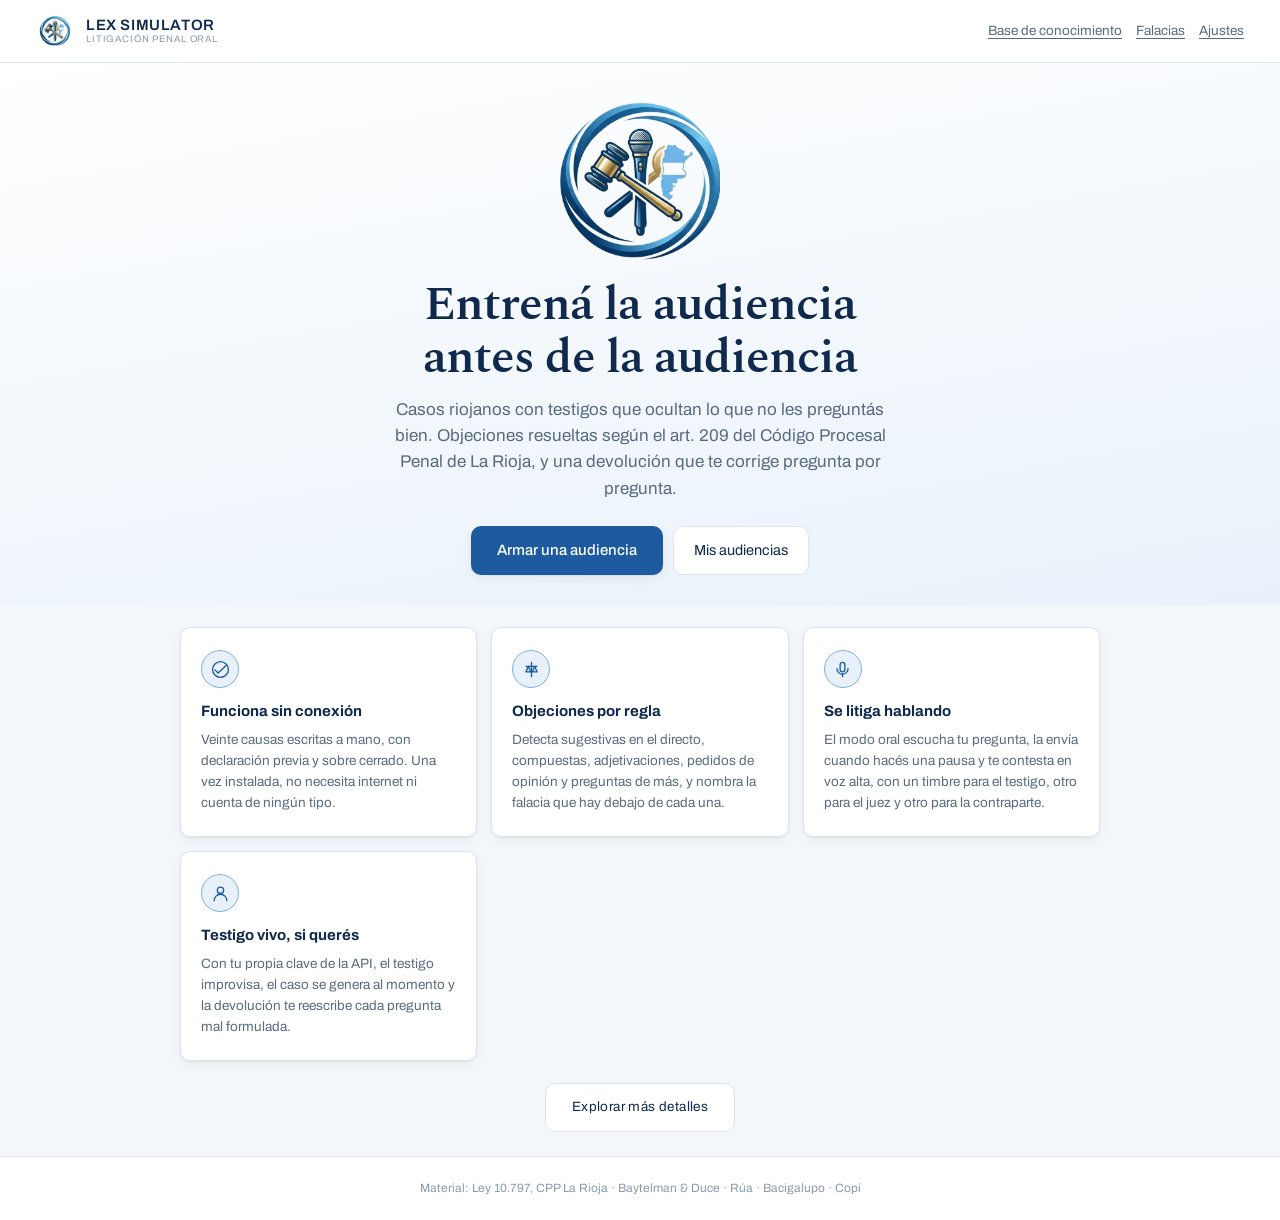
==== index.html @ 50c89616 "Add files via upload" ====
<!DOCTYPE html>
<html lang="es-AR">
<head>
<meta charset="utf-8">
<meta name="viewport" content="width=device-width, initial-scale=1, viewport-fit=cover">
<meta name="color-scheme" content="light">
<meta name="theme-color" content="#0F2A4D">
<meta name="description" content="Lex Simulator — entrenamiento en litigación penal oral. Audiencias simuladas con el Código Procesal Penal de La Rioja.">
<title>Lex Simulator — Entrenamiento en litigación penal oral</title>

<link rel="manifest" href="./manifest.json">
<link rel="icon" href="./icon-192.png">
<link rel="apple-touch-icon" href="./apple-touch-icon.png">
<meta name="apple-mobile-web-app-capable" content="yes">
<meta name="apple-mobile-web-app-title" content="Lex Simulator">

<link rel="preconnect" href="https://fonts.googleapis.com">
<link rel="preconnect" href="https://fonts.gstatic.com" crossorigin>
<link href="https://fonts.googleapis.com/css2?family=Archivo:wght@400;500;600&family=Spectral:ital,wght@0,400;0,500;0,600;1,400&display=swap" rel="stylesheet">
<link rel="stylesheet" href="./css/estilo.css">
</head>
<body>

<!-- ═══════════ PORTADA ═══════════ -->
<div id="portada">
  <header class="cabecera">
    <img src="./icon-192.png" alt="">
    <div class="marca">LEX SIMULATOR<small>Litigación penal oral</small></div>
    <div class="relleno"></div>
    <nav class="menu">
      <button class="plano" id="irBase">Base de conocimiento</button>
      <button class="plano" id="irFalacias">Falacias</button>
      <button class="plano" id="irAjustes">Ajustes</button>
    </nav>
  </header>

  <section class="heroe">
    <img src="./emblema.png" alt="Lex Simulator">
    <h1>Entrená la audiencia antes de la audiencia</h1>
    <p>Casos riojanos con testigos que ocultan lo que no les preguntás bien. Objeciones resueltas
       según el art. 209 del Código Procesal Penal de La Rioja, y una devolución que te corrige
       pregunta por pregunta.</p>
    <div class="botonera">
      <button class="principal" id="empezar">Armar una audiencia</button>
      <button class="secundario" id="irHistorial">Mis audiencias</button>
      <button class="secundario oculto" id="instalar">Instalar en el teléfono</button>
    </div>
  </section>

  <div class="vitrina">
    <div class="rasgos" id="rasgos">
      <div class="rasgo">
        <span class="emblemita" aria-hidden="true">
          <svg viewBox="0 0 24 24"><path d="M5 12.5 9 16.5 19 7"/><circle cx="12" cy="12" r="10"/></svg>
        </span>
        <h3>Funciona sin conexión</h3>
        <p>Veinte causas escritas a mano, con declaración previa y sobre cerrado. Una vez instalada,
           no necesita internet ni cuenta de ningún tipo.</p>
      </div>
      <div class="rasgo">
        <span class="emblemita" aria-hidden="true">
          <svg viewBox="0 0 24 24"><path d="M12 3v18"/><path d="M5 8h14"/><path d="M8 8 5 15h6z"/><path d="M16 8l-3 7h6z"/></svg>
        </span>
        <h3>Objeciones por regla</h3>
        <p>Detecta sugestivas en el directo, compuestas, adjetivaciones, pedidos de opinión y
           preguntas de más, y nombra la falacia que hay debajo de cada una.</p>
      </div>
      <div class="rasgo">
        <span class="emblemita" aria-hidden="true">
          <svg viewBox="0 0 24 24"><path d="M12 3a3 3 0 0 1 3 3v6a3 3 0 0 1-6 0V6a3 3 0 0 1 3-3z"/><path d="M19 11a7 7 0 0 1-14 0"/><path d="M12 18v3"/></svg>
        </span>
        <h3>Se litiga hablando</h3>
        <p>El modo oral escucha tu pregunta, la envía cuando hacés una pausa y te contesta en voz
           alta, con un timbre para el testigo, otro para el juez y otro para la contraparte.</p>
      </div>
      <div class="rasgo">
        <span class="emblemita" aria-hidden="true">
          <svg viewBox="0 0 24 24"><circle cx="12" cy="8" r="4"/><path d="M4 21a8 8 0 0 1 16 0"/></svg>
        </span>
        <h3>Testigo vivo, si querés</h3>
        <p>Con tu propia clave de la API, el testigo improvisa, el caso se genera al momento y la
           devolución te reescribe cada pregunta mal formulada.</p>
      </div>
    </div>
    <div class="puntos" id="puntos" role="tablist" aria-label="Características"></div>
  </div>

  <button class="detalles" id="verDetalles">Explorar más detalles</button>

  <footer class="pie">Material: Ley 10.797, CPP La Rioja · Baytelman &amp; Duce · Rúa · Bacigalupo · Copi</footer>
</div>

<!-- ═══════════ ARMAR AUDIENCIA ═══════════ -->
<section class="panel" id="setup"><div class="hoja">
  <button class="plano" data-volver="portada">← Volver</button>
  <h2>Armar una audiencia</h2>
  <p>Elegí el tipo de audiencia y de qué lado litigás.</p>

  <div class="campo"><span>Audiencia</span><div class="opciones" id="opModulo"></div></div>
  <div class="campo"><span>Litigás como</span><div class="opciones" id="opRol"></div></div>
  <div class="campo"><span>Caso</span><div class="opciones" id="opCaso"></div></div>

  <div id="avisoIA" class="aviso oculto"></div>
  <button class="principal" id="abrir">Abrir la audiencia</button>
</div></section>

<!-- ═══════════ SALA ═══════════ -->
<section id="sala">
  <header id="barra">
    <button class="secundario" id="verLegajo">Legajo</button>
    <div class="id"><b id="caratula">—</b><span id="subtitulo">—</span></div>
    <div id="reloj">00:00</div>
    <button class="secundario" id="levantar">Levantar audiencia</button>
  </header>
  <div id="cuerpo">
    <aside id="legajo"><nav id="pestanas"></nav><div id="folios"></div></aside>
    <div id="acta"><div class="hilo" id="hilo"></div></div>
  </div>
  <footer id="pie">
    <div class="entrada">
      <textarea id="pregunta" rows="1" placeholder="Formule su pregunta…"></textarea>
      <button class="icono" id="modoOral" aria-pressed="false" title="Modo oral: hablás y la sala te contesta en voz alta">
        <svg viewBox="0 0 24 24"><path d="M3 14v-3a9 9 0 0 1 18 0v3"/><path d="M21 15a2 2 0 0 1-2 2h-1v-5h1a2 2 0 0 1 2 2z"/><path d="M3 15a2 2 0 0 0 2 2h1v-5H5a2 2 0 0 0-2 2z"/><path d="M12 21h4"/></svg>
      </button>
      <button class="icono" id="microfono" aria-pressed="false" title="Dictar">
        <svg viewBox="0 0 24 24"><path d="M12 3a3 3 0 0 1 3 3v6a3 3 0 0 1-6 0V6a3 3 0 0 1 3-3z"/><path d="M19 11a7 7 0 0 1-14 0"/><path d="M12 18v3"/></svg>
      </button>
      <button class="icono lleno" id="enviar" title="Formular">
        <svg viewBox="0 0 24 24"><path d="M5 12h14"/><path d="M13 6l6 6-6 6"/></svg>
      </button>
    </div>
    <div class="pista"><span id="pistaIzq"></span><span id="pistaDer"></span></div>
  </footer>
</section>

<!-- ═══════════ DEVOLUCIÓN ═══════════ -->
<section class="panel" id="devolucion"><div class="hoja" id="hojaDev"></div></section>

<!-- ═══════════ HISTORIAL ═══════════ -->
<section class="panel" id="historial"><div class="hoja">
  <button class="plano" data-volver="portada">← Volver</button>
  <h2>Mis audiencias</h2>
  <div id="listaHistorial"></div>
</div></section>

<!-- ═══════════ BASE DE CONOCIMIENTO ═══════════ -->
<section class="panel" id="base"><div class="hoja">
  <button class="plano" data-volver="portada">← Volver</button>
  <h2>Base de conocimiento</h2>
  <p>Lo que cargues acá se suma a lo que ya trae la app y se guarda en este dispositivo.
     Cada piso viaja en un momento distinto, y por eso tienen presupuestos muy diferentes.</p>

  <div class="tarjeta">
    <h3>Reglas de audiencia</h3>
    <p class="ayuda">Viaja en <b>cada pregunta</b> que formulás. Es el espacio más caro: poné acá solo
      criterios que deban gobernar cada turno, como una regla de objeción propia de tu foro.</p>
    <textarea id="kbReglas" placeholder="Ej.: En este foro los jueces exigen que la objeción se funde antes de resolver…"></textarea>
    <div class="medidor" id="medReglas"><i></i></div>
    <div class="ayuda" id="cntReglas"></div>
  </div>

  <div class="tarjeta">
    <h3>Criterios de evaluación</h3>
    <p class="ayuda">Viaja una sola vez, al levantar la audiencia. Hay lugar de sobra: rúbricas,
      apuntes de capacitación, tus propios criterios sobre cómo se contraexamina.</p>
    <textarea id="kbCriterios" placeholder="Ej.: Penalizar especialmente el uso de la declaración previa sin acreditar las condiciones de legitimidad…"></textarea>
    <div class="medidor" id="medCriterios"><i></i></div>
    <div class="ayuda" id="cntCriterios"></div>
  </div>

  <div class="tarjeta">
    <h3>Ambientación y legajos</h3>
    <p class="ayuda">Viaja una sola vez, al generar un caso nuevo con modelo. Acá van los legajos
      reales anonimizados, cómo redacta un sumariante riojano, qué delitos llegan de verdad.</p>
    <textarea id="kbAmbiente" placeholder="Pegá acá una IPP anonimizada, un acta, una declaración testimonial…"></textarea>
    <div class="medidor" id="medAmbiente"><i></i></div>
    <div class="ayuda" id="cntAmbiente"></div>
  </div>

  <div class="acciones">
    <button class="principal" id="guardarKb">Guardar</button>
    <button class="secundario" id="exportarKb">Exportar</button>
    <button class="secundario" id="importarKb">Importar</button>
    <input type="file" id="archivoKb" accept="application/json" class="oculto">
  </div>
</div></section>

<!-- ═══════════ FALACIAS ═══════════ -->
<section class="panel" id="falacias"><div class="hoja">
  <button class="plano" data-volver="portada">← Volver</button>
  <h2>Falacias y objeciones</h2>
  <p>El art. 210 exige indicar el motivo de la objeción. Nombrar la falacia que hay debajo vuelve
     el planteo mucho más difícil de rechazar. Esta es la tabla de correspondencias.</p>
  <div id="listaFalacias"></div>
</div></section>

<!-- ═══════════ AJUSTES ═══════════ -->
<section class="panel" id="ajustes"><div class="hoja">
  <button class="plano" data-volver="portada">← Volver</button>
  <h2>Ajustes</h2>

  <div class="tarjeta">
    <h3>Clave de la API de Anthropic</h3>
    <p class="ayuda">Opcional. Sin clave, la app funciona con los veinte casos escritos y el motor de
      objeciones por reglas. Con clave, el testigo improvisa y la devolución es del modelo.
      La clave se guarda únicamente en este navegador y nunca sale de tu dispositivo, salvo hacia
      la API de Anthropic. Cada audiencia consume crédito de tu cuenta.</p>
    <input type="password" id="clave" placeholder="sk-ant-…" autocomplete="off" spellcheck="false">
    <div class="ayuda">Se obtiene en console.anthropic.com. Nunca la pegues en el repositorio.</div>
    <div class="acciones">
      <button class="principal" id="guardarClave">Guardar clave</button>
      <button class="secundario" id="probarClave">Probar</button>
      <button class="secundario" id="borrarClave">Borrar</button>
    </div>
    <div id="estadoClave" class="ayuda"></div>
  </div>

  <div class="tarjeta">
    <h3>Datos guardados</h3>
    <p class="ayuda">El historial de audiencias y la base de conocimiento viven en este navegador.</p>
    <div class="acciones"><button class="secundario" id="borrarTodo">Borrar todos mis datos</button></div>
  </div>
</div></section>

<!-- ═══════════ DETALLES ═══════════ -->
<section class="panel" id="detalles"><div class="hoja">
  <button class="plano" data-volver="portada">← Volver</button>
  <h2>Qué es Lex Simulator</h2>
  <p>Una sala de audiencias que cabe en el teléfono, para practicar antes de pararse en una de verdad.</p>

  <h3>Cinco audiencias</h3>
  <div class="tarjeta">
    <p><b>Examen directo.</b> Interrogás a tu propio testigo. No se admiten sugestivas, salvo las
      introductorias, de transición o por la negación (art. 209).</p>
    <p><b>Contraexamen.</b> Interrogás al testigo de la contraria con sugestivas de un solo punto y
      lo confrontás con su declaración previa (art. 211).</p>
    <p><b>Audiencia de cautelar.</b> Prisión preventiva o medida alternativa, ante el juez y contra
      la contraparte, con los arts. 116, 127, 128 y 129.</p>
    <p><b>Alegato de apertura.</b> Anunciás tu teoría del caso, sin argumentar todavía.</p>
    <p><b>Alegato de clausura.</b> Cerrás con la prueba producida y pedís concretamente (art. 217).</p>
  </div>

  <h3>El sobre cerrado</h3>
  <p>Cada testigo guarda dos o tres datos que no están en el legajo ni en su declaración previa.
    Solo salen si la pregunta da justo en el punto. Si no los sacás, no aparecen, y recién al
    levantar la audiencia vas a ver qué te perdiste y con qué línea de preguntas lo obtenías.</p>

  <h3>Objeciones fundadas en lógica</h3>
  <p>El motor analiza la forma de cada pregunta y detecta once defectos técnicos. Para cada uno
    identifica la falacia que hay debajo, porque el art. 210 exige indicar el motivo de la objeción
    y el planteo es más difícil de rechazar cuando se nombra el vicio lógico. La tabla completa está
    en la sección Falacias.</p>

  <h3>Tus datos no salen del teléfono</h3>
  <p>El historial de audiencias y el material que cargues quedan guardados en este dispositivo. No
    hay servidor ni cuenta. Si cargás una clave de la API, se guarda solo acá y únicamente viaja
    hacia Anthropic cuando el testigo tiene que improvisar.</p>

  <h3>Material de base</h3>
  <p>Ley 10.797, Código Procesal Penal de La Rioja. Baytelman y Duce, <i>Litigación penal</i>. Rúa,
    <i>Contraexamen</i> y <i>Examen directo de testigos</i>. Bacigalupo, <i>Técnica de resolución de
    casos penales</i>. Copi, <i>Introducción a la lógica</i>.</p>

  <div class="acciones"><button class="principal" id="detallesEmpezar">Armar una audiencia</button></div>
</div></section>

<script src="./js/conocimiento.js"></script>
<script src="./js/casos.js"></script>
<script src="./js/motor.js"></script>
<script src="./js/app.js"></script>
</body>
</html>
---- css/estilo.css ----
/* ══════════════════════════════════════════════════════════════
   LEX SIMULATOR — hoja de estilos
   Paleta tomada del emblema: azul marino, azul medio, celeste,
   gris y blanco, con el dorado del mazo como acento del estrado.
   ══════════════════════════════════════════════════════════════ */

:root{
  --marino:#0F2A4D;
  --azul:#1E5AA0;
  --azul-medio:#2E77C4;
  --celeste:#7FB3E3;
  --celeste-pal:#E8F1FA;
  --fondo:#F4F7FA;
  --blanco:#FFFFFF;
  --borde:#DCE4ED;
  --gris:#5A6B7E;
  --gris-claro:#8B9AAB;
  --oro:#A8791F;
  --rojo:#B3372A;
  --verde:#1F7A5A;
  --sombra:0 1px 2px rgba(15,42,77,.06), 0 4px 12px rgba(15,42,77,.05);
  --sombra-alta:0 8px 32px rgba(15,42,77,.14);
  --radio:10px;
}

*{box-sizing:border-box}
html,body{height:100%}
body{
  margin:0; background:var(--fondo); color:var(--marino);
  font-family:Archivo,-apple-system,BlinkMacSystemFont,'Segoe UI',sans-serif;
  font-size:15px; line-height:1.55; -webkit-text-size-adjust:100%;
  overflow-x:hidden;
}
button{font:inherit;color:inherit;cursor:pointer}
a{color:var(--azul)}
:focus-visible{outline:2px solid var(--azul-medio);outline-offset:2px}
@media (prefers-reduced-motion:reduce){*{animation:none!important;transition:none!important}}
.oculto{display:none!important}

/* ───────────── portada ─────────────
   En el teléfono la portada ocupa exactamente una pantalla: nada que
   deslizar. Las tarjetas pasan a carrusel horizontal con puntos, y lo
   que no entra vive en el panel de detalles.                        */
#portada{min-height:100%;display:flex;flex-direction:column}
.cabecera{
  display:flex;align-items:center;gap:12px;flex-shrink:0;
  padding:12px clamp(14px,4vw,36px);background:var(--blanco);
  border-bottom:1px solid var(--borde);
}
.cabecera img{width:38px;height:38px;flex-shrink:0}
.cabecera .marca{font-weight:600;letter-spacing:.04em;font-size:15px;line-height:1.15;color:var(--marino)}
.cabecera .marca small{display:block;font-weight:400;font-size:9.5px;letter-spacing:.09em;color:var(--gris-claro);text-transform:uppercase}
.cabecera .relleno{flex:1}
.menu{display:flex;gap:14px;align-items:center;flex-shrink:0}

.heroe{
  display:flex;flex-direction:column;align-items:center;justify-content:center;
  text-align:center;padding:38px clamp(20px,5vw,40px) 30px;min-height:0;
  background:linear-gradient(170deg,var(--blanco) 0%,var(--celeste-pal) 100%);
}
.heroe img{width:clamp(110px,20vw,160px);height:auto;margin-bottom:18px}
.heroe h1{
  font-family:Spectral,Georgia,serif;font-weight:600;
  font-size:clamp(26px,5.2vw,48px);line-height:1.1;letter-spacing:-.02em;
  margin:0 0 12px;color:var(--marino);max-width:17ch;
}
.heroe p{font-size:clamp(14px,1.9vw,17px);color:var(--gris);max-width:52ch;margin:0 auto 24px}
.botonera{display:flex;gap:10px;flex-wrap:wrap;justify-content:center}

.principal{
  background:var(--azul);color:var(--blanco);border:none;border-radius:var(--radio);
  padding:13px 26px;font-size:15px;font-weight:500;box-shadow:var(--sombra);
  transition:background .15s ease;
}
.principal:hover{background:var(--marino)}
.principal:disabled{opacity:.45;cursor:default}
.secundario{
  background:var(--blanco);border:1px solid var(--borde);border-radius:var(--radio);
  padding:12px 20px;font-size:14.5px;color:var(--marino);transition:border-color .15s ease;
}
.secundario:hover{border-color:var(--celeste)}
.plano{background:none;border:none;padding:0;color:var(--gris);text-decoration:underline;text-underline-offset:3px;font-size:13.5px}

.vitrina{display:flex;flex-direction:column;min-height:0}
.rasgos{
  display:grid;gap:14px;grid-template-columns:repeat(auto-fit,minmax(230px,1fr));
  max-width:1000px;margin:0 auto;padding:22px clamp(20px,5vw,40px) 10px;width:100%;
}
.rasgo{
  background:var(--blanco);border:1px solid var(--borde);border-radius:var(--radio);
  padding:22px 20px;box-shadow:var(--sombra);position:relative;
}
.rasgo h3{font-size:15px;margin:0 0 7px;color:var(--marino)}
.rasgo p{font-size:13.5px;color:var(--gris);margin:0}
.emblemita{
  display:grid;place-items:center;width:38px;height:38px;border-radius:50%;
  background:var(--celeste-pal);border:1px solid var(--celeste);margin-bottom:12px;
}
.emblemita svg{width:19px;height:19px;fill:none;stroke:var(--azul);stroke-width:1.7;stroke-linecap:round;stroke-linejoin:round}
.puntos{display:none}
.detalles{
  display:block;margin:12px auto 0;background:var(--blanco);border:1px solid var(--borde);
  border-radius:var(--radio);padding:13px 26px;font-size:13.5px;color:var(--marino);
  letter-spacing:.03em;
}
.detalles:hover{border-color:var(--celeste)}
.pie{text-align:center;padding:22px;font-size:12px;color:var(--gris-claro);border-top:1px solid var(--borde);background:var(--blanco);margin-top:24px;flex-shrink:0}

/* ── el teléfono: todo en una pantalla, sin scroll ── */
@media (max-width:780px){
  /* Solo la portada bloquea el scroll. Los demás paneles necesitan
     desplazarse con normalidad.                                    */
  body.solo-portada{overflow:hidden}
  #portada{height:100vh;height:100dvh;overflow:hidden}

  .cabecera{padding:9px 13px;gap:9px}
  .cabecera img{width:30px;height:30px}
  .cabecera .marca{font-size:12.5px}
  .cabecera .marca small{font-size:8px;letter-spacing:.07em}
  .menu{gap:9px}
  .menu .plano{font-size:10.5px;text-underline-offset:2px}

  .heroe{flex:0 1 auto;min-height:0;padding:16px 18px 14px}
  .heroe img{width:clamp(78px,23vw,118px);margin-bottom:10px}
  .heroe h1{font-size:clamp(21px,6.1vw,28px);margin-bottom:8px;max-width:15ch}
  .heroe p{font-size:12.8px;line-height:1.45;margin-bottom:15px;max-width:40ch}
  .botonera{gap:8px}
  .principal{padding:11px 20px;font-size:14px}
  .secundario{padding:11px 18px;font-size:13.5px}

  /* carrusel: una tarjeta por vez, con arrastre y encastre */
  .vitrina{flex:1 1 auto;min-height:0;justify-content:center}
  .rasgos{
    display:flex;grid-template-columns:none;overflow-x:auto;overflow-y:hidden;
    scroll-snap-type:x mandatory;-webkit-overflow-scrolling:touch;
    gap:11px;padding:10px 16px;margin:0;
    scrollbar-width:none;
  }
  .rasgos::-webkit-scrollbar{display:none}
  .rasgo{
    flex:0 0 84%;scroll-snap-align:center;padding:16px 17px;
    display:flex;flex-direction:column;justify-content:center;
  }
  .emblemita{width:32px;height:32px;margin-bottom:9px}
  .emblemita svg{width:16px;height:16px}
  .rasgo h3{font-size:14.5px}
  .rasgo p{font-size:12.8px;line-height:1.45}

  .puntos{display:flex;justify-content:center;gap:7px;padding:9px 0 3px;flex-shrink:0}
  .punto{width:7px;height:7px;border-radius:50%;background:var(--borde);border:none;padding:0;transition:background .2s}
  .punto[aria-selected="true"]{background:var(--azul)}

  .detalles{margin:4px 16px 0;width:calc(100% - 32px);padding:11px;font-size:12.5px;flex-shrink:0}
  .pie{padding:9px 14px;font-size:10px;margin-top:8px;line-height:1.35}
}

/* ── pantallas cortas: se recorta el texto antes que dejarlo cortado ── */
@media (max-width:780px) and (max-height:700px){
  .heroe{padding:12px 16px 10px}
  .heroe img{width:64px;margin-bottom:7px}
  .heroe h1{font-size:19px;margin-bottom:6px}
  .heroe p{
    font-size:11.8px;margin-bottom:12px;
    display:-webkit-box;-webkit-line-clamp:2;-webkit-box-orient:vertical;overflow:hidden;
  }
  .rasgo{padding:13px 15px}
  .rasgo p{
    font-size:12px;
    display:-webkit-box;-webkit-line-clamp:4;-webkit-box-orient:vertical;overflow:hidden;
  }
  .emblemita{width:28px;height:28px;margin-bottom:7px}
  .detalles{padding:9px;font-size:12px}
  .pie{font-size:9px;padding:7px 12px}
}

/* ───────────── paneles genéricos ───────────── */
.panel{display:none;min-height:100%;padding:34px clamp(18px,5vw,40px) 60px}
.panel.activo{display:block}
.hoja{max-width:760px;margin:0 auto}
.hoja h2{font-family:Spectral,Georgia,serif;font-weight:600;font-size:clamp(24px,4vw,34px);margin:0 0 8px;letter-spacing:-.01em}
.hoja h3{font-size:13px;color:var(--gris);font-weight:500;margin:30px 0 10px;letter-spacing:.02em}
.hoja > p{color:var(--gris);margin:0 0 24px}
.tarjeta{background:var(--blanco);border:1px solid var(--borde);border-radius:var(--radio);padding:22px;box-shadow:var(--sombra);margin-bottom:16px}

.campo{margin-bottom:22px}
.campo > span{display:block;font-size:13px;color:var(--gris);margin-bottom:9px}
.opciones{display:flex;flex-wrap:wrap;gap:8px}
.op{
  background:var(--blanco);border:1px solid var(--borde);border-radius:8px;
  padding:10px 14px;font-size:14px;text-align:left;transition:all .15s ease;
}
.op:hover{border-color:var(--celeste)}
.op[aria-pressed="true"]{background:var(--azul);border-color:var(--azul);color:var(--blanco)}
.op small{display:block;font-size:12px;opacity:.75;margin-top:2px}
input[type=text],input[type=password],textarea,select{
  width:100%;background:var(--blanco);border:1px solid var(--borde);border-radius:8px;
  padding:11px 13px;font:inherit;color:inherit;
}
textarea{resize:vertical;min-height:120px;font-size:14px;line-height:1.55}
.ayuda{font-size:12.5px;color:var(--gris-claro);margin-top:7px}
.aviso{background:var(--celeste-pal);border:1px solid var(--celeste);border-radius:8px;padding:13px 15px;font-size:13.5px;color:var(--marino);margin-bottom:18px}
.aviso.malo{background:#FDEDEB;border-color:#E9B4AC;color:var(--rojo)}

/* ───────────── sala de audiencia ───────────── */
#sala{display:none;height:100%;flex-direction:column;background:var(--fondo)}
#sala.activo{display:flex}
#barra{
  display:flex;align-items:center;gap:12px;padding:10px clamp(12px,3vw,20px);
  background:var(--blanco);border-bottom:1px solid var(--borde);flex-wrap:wrap;
}
#barra .id{flex:1;min-width:160px}
#barra .id b{display:block;font-family:Spectral,Georgia,serif;font-size:14.5px;line-height:1.25}
#barra .id span{font-size:12px;color:var(--gris-claro)}
#reloj{font-variant-numeric:tabular-nums;font-size:19px;color:var(--azul)}
#reloj.excedido{color:var(--rojo)}

#cuerpo{flex:1;display:flex;min-height:0}
#legajo{width:330px;flex-shrink:0;background:var(--blanco);border-right:1px solid var(--borde);display:flex;flex-direction:column;min-height:0}
#pestanas{display:flex;border-bottom:1px solid var(--borde)}
#pestanas button{flex:1;background:none;border:none;border-bottom:2px solid transparent;padding:11px 4px;font-size:12.5px;color:var(--gris)}
#pestanas button[aria-selected="true"]{color:var(--azul);border-bottom-color:var(--azul);font-weight:500}
#folios{overflow-y:auto;padding:18px;font-family:Spectral,Georgia,serif;font-size:14.5px;line-height:1.62}
#folios h4{font-family:Archivo,sans-serif;font-size:12px;color:var(--gris-claro);font-weight:500;margin:18px 0 5px;letter-spacing:.03em}
#folios h4:first-child{margin-top:0}
#folios p{margin:0 0 11px}
#folios .previa{border-left:3px solid var(--celeste);padding-left:13px;background:var(--celeste-pal);padding:12px 13px;border-radius:0 6px 6px 0}

#acta{flex:1;overflow-y:auto;padding:24px clamp(14px,4vw,40px) 26px;min-width:0}
.hilo{max-width:70ch;margin:0 auto}
.marca-acta{display:flex;align-items:center;gap:12px;font-size:12.5px;color:var(--gris-claro);margin:2px 0 22px}
.marca-acta::before,.marca-acta::after{content:"";flex:1;height:1px;background:var(--borde)}
.turno{margin-bottom:18px}
.quien{font-size:11px;letter-spacing:.08em;color:var(--gris-claro);margin-bottom:3px;text-transform:uppercase}
.dicho{font-family:Spectral,Georgia,serif;font-size:16.5px;line-height:1.56;margin:0;white-space:pre-wrap}
.turno.propio .quien{color:var(--azul)}
.turno.propio .dicho{background:var(--blanco);border-left:3px solid var(--azul);padding:11px 14px;border-radius:0 8px 8px 0;box-shadow:var(--sombra)}
.turno.objecion{border-left:3px solid var(--rojo);padding-left:13px}
.turno.objecion .quien{color:var(--rojo)}
.turno.juez{border-left:3px solid var(--oro);padding-left:13px}
.turno.juez .quien{color:var(--oro)}
.pensando{font-family:Spectral,Georgia,serif;font-style:italic;color:var(--gris-claro)}

#pie{background:var(--blanco);border-top:1px solid var(--borde);padding:12px clamp(12px,3vw,20px) 14px}
.entrada{max-width:70ch;margin:0 auto;display:flex;gap:8px;align-items:flex-end}
#pregunta{flex:1;min-height:46px;max-height:180px;font-family:Spectral,Georgia,serif;font-size:16px;border-radius:10px}
.icono{
  width:46px;height:46px;flex-shrink:0;display:grid;place-items:center;
  background:var(--blanco);border:1px solid var(--borde);border-radius:10px;
}
.icono:hover{border-color:var(--celeste)}
.icono.lleno{background:var(--azul);border-color:var(--azul);color:var(--blanco)}
.icono[aria-pressed="true"]{background:var(--rojo);border-color:var(--rojo);color:var(--blanco)}
#modoOral[aria-pressed="true"]{background:var(--verde);border-color:var(--verde);color:var(--blanco)}
#modoOral.hablando{animation:latir 1.1s ease-in-out infinite}
@keyframes latir{0%,100%{opacity:1}50%{opacity:.55}}
.entrada .icono{width:42px;height:42px}
.entrada .icono svg{width:18px;height:18px}
.icono svg{width:19px;height:19px;fill:none;stroke:currentColor;stroke-width:1.7;stroke-linecap:round;stroke-linejoin:round}
.pista{max-width:70ch;margin:8px auto 0;font-size:12.5px;color:var(--gris-claro);display:flex;justify-content:space-between;gap:12px}
.pista .err{color:var(--rojo)}
.pista .ok{color:var(--verde)}

/* ───────────── devolución ───────────── */
.global{display:flex;align-items:baseline;gap:14px;margin:16px 0 10px}
.global b{font-family:Spectral,Georgia,serif;font-size:54px;font-weight:600;line-height:1;color:var(--azul)}
.global span{color:var(--gris);font-size:13.5px}
.eje{display:grid;grid-template-columns:1fr auto;gap:3px 16px;padding:13px 0;border-top:1px solid var(--borde)}
.eje strong{font-weight:500;font-size:14.5px}
.eje .pt{grid-row:1;grid-column:2;font-variant-numeric:tabular-nums;font-size:18px;color:var(--azul)}
.eje em{grid-column:1;font-style:normal;font-family:Spectral,Georgia,serif;font-size:15px;line-height:1.5;color:var(--gris)}
.corr{border-left:3px solid var(--borde);padding-left:15px;margin:0 0 18px}
.corr .tuya{font-family:Spectral,Georgia,serif;font-style:italic;font-size:15.5px;margin:0 0 5px}
.corr .mal{font-size:13px;color:var(--rojo);margin:0 0 5px}
.corr .bien{font-family:Spectral,Georgia,serif;font-size:15.5px;margin:0;border-left:3px solid var(--verde);padding-left:12px}
ul.limpia{list-style:none;padding:0;margin:0}
ul.limpia li{font-family:Spectral,Georgia,serif;font-size:15.5px;line-height:1.5;padding:9px 0;border-top:1px solid var(--borde)}
.sobre{background:var(--celeste-pal);border:1px solid var(--celeste);border-radius:var(--radio);padding:18px;font-family:Spectral,Georgia,serif;font-size:15.5px;line-height:1.58}
.acciones{display:flex;gap:9px;flex-wrap:wrap;margin-top:34px}

/* ───────────── tablas y listas ───────────── */
.fila{display:flex;justify-content:space-between;gap:14px;padding:12px 0;border-top:1px solid var(--borde);font-size:14px}
.fila span{display:block;color:var(--gris-claro);font-size:12.5px}
.fila .num{font-size:19px;color:var(--azul);font-variant-numeric:tabular-nums}
.medidor{height:5px;background:var(--borde);border-radius:3px;overflow:hidden;margin-top:7px}
.medidor i{display:block;height:100%;background:var(--azul-medio)}
.medidor.alto i{background:var(--rojo)}
.falacia{border-top:1px solid var(--borde);padding:15px 0}
.falacia h4{margin:0 0 4px;font-size:14.5px}
.falacia .obj{display:inline-block;background:var(--celeste-pal);color:var(--azul);border-radius:5px;padding:2px 8px;font-size:12px;margin-bottom:7px}
.falacia p{margin:0 0 7px;font-size:13.5px;color:var(--gris)}
.falacia .plan{font-family:Spectral,Georgia,serif;font-size:15px;color:var(--marino);border-left:3px solid var(--celeste);padding-left:12px;margin:8px 0 0}

@media (max-width:780px){
  #legajo{
    position:fixed;inset:0 auto 0 0;width:min(86vw,340px);z-index:30;
    transform:translateX(-101%);transition:transform .22s ease;box-shadow:var(--sombra-alta);
  }
  #legajo.abierto{transform:none}
  .dicho{font-size:16px}
  .heroe{padding:34px 20px 40px}
}
@media (min-width:781px){#verLegajo{display:none}}
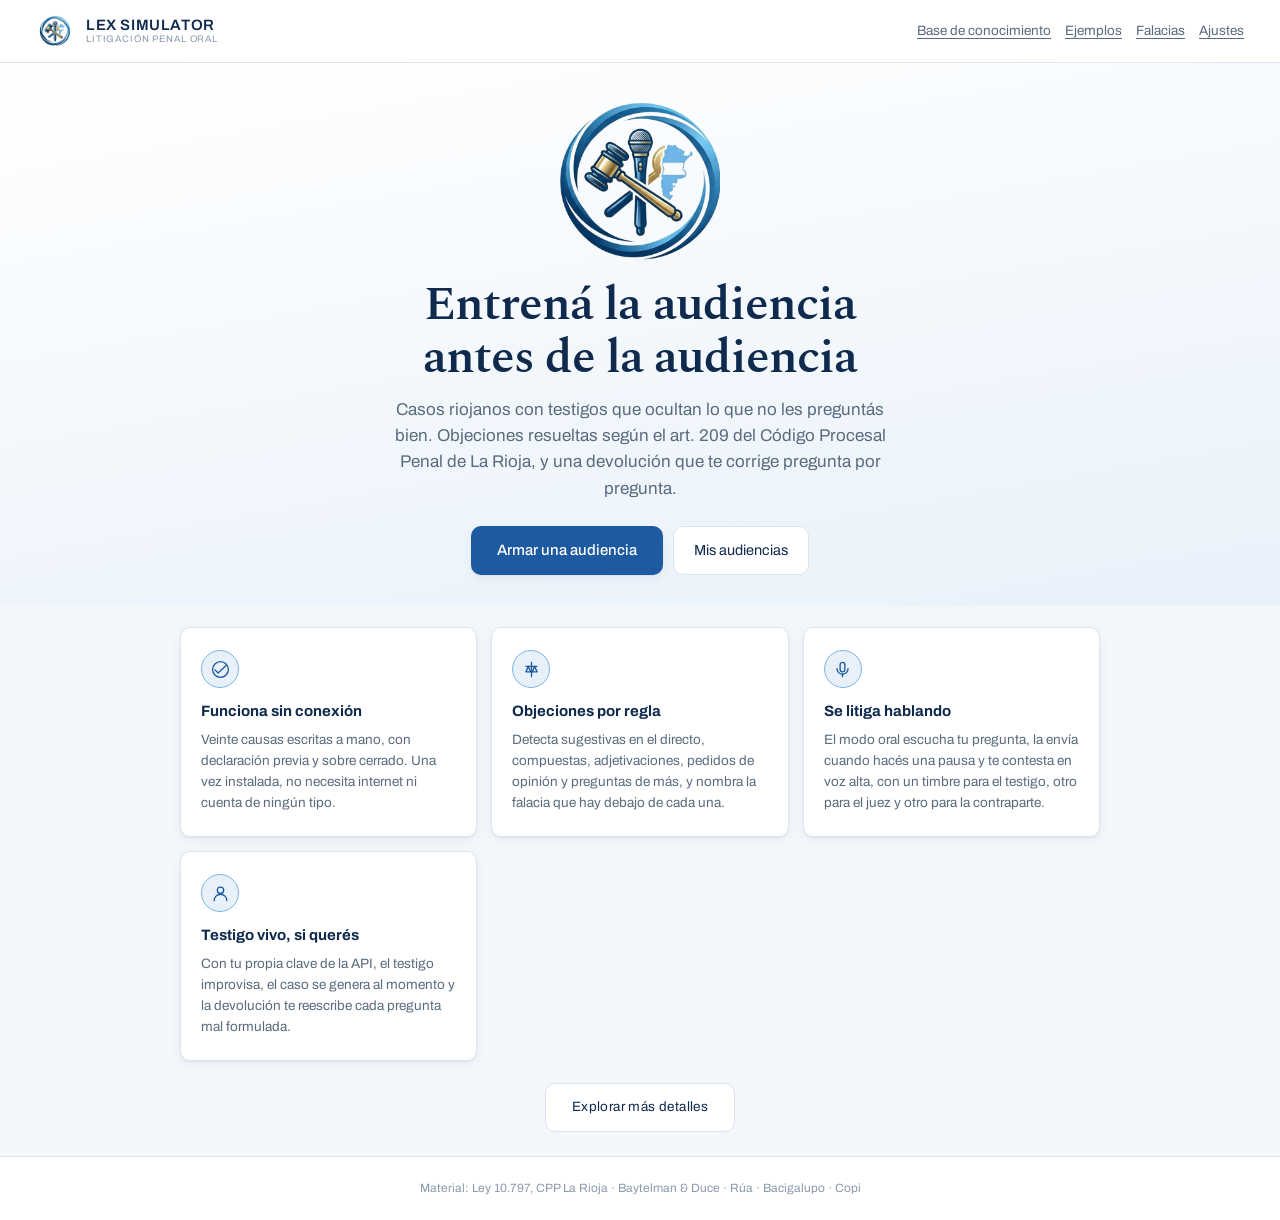
==== commit 65e91db2: "Add files via upload" ====
--- a/index.html
+++ b/index.html
@@ -29,6 +29,7 @@
     <div class="relleno"></div>
     <nav class="menu">
       <button class="plano" id="irBase">Base de conocimiento</button>
+      <button class="plano" id="irEjemplos">Ejemplos</button>
       <button class="plano" id="irFalacias">Falacias</button>
       <button class="plano" id="irAjustes">Ajustes</button>
     </nav>
@@ -109,6 +110,9 @@
   <header id="barra">
     <button class="secundario" id="verLegajo">Legajo</button>
     <div class="id"><b id="caratula">—</b><span id="subtitulo">—</span></div>
+    <button class="icono chico" id="vozToggle" aria-pressed="true" title="Voz de la sala">
+      <svg viewBox="0 0 24 24"><path d="M11 5 6 9H3v6h3l5 4z"/><path d="M15.5 8.5a5 5 0 0 1 0 7"/><path d="M18.5 5.5a9 9 0 0 1 0 13"/></svg>
+    </button>
     <div id="reloj">00:00</div>
     <button class="secundario" id="levantar">Levantar audiencia</button>
   </header>
@@ -185,6 +189,15 @@
   </div>
 </div></section>
 
+<!-- ═══════════ EJEMPLOS ═══════════ -->
+<section class="panel" id="ejemplos"><div class="hoja">
+  <button class="plano" data-volver="portada">← Volver</button>
+  <h2>Preguntas bien y mal formuladas</h2>
+  <p>Material para leer antes de entrar a la sala. Cada par muestra la misma intención con dos
+     formulaciones distintas, y por qué una funciona y la otra no.</p>
+  <div id="listaEjemplos"></div>
+</div></section>
+
 <!-- ═══════════ FALACIAS ═══════════ -->
 <section class="panel" id="falacias"><div class="hoja">
   <button class="plano" data-volver="portada">← Volver</button>
--- a/css/estilo.css
+++ b/css/estilo.css
@@ -239,6 +239,15 @@
 .turno.juez{border-left:3px solid var(--oro);padding-left:13px}
 .turno.juez .quien{color:var(--oro)}
 .pensando{font-family:Spectral,Georgia,serif;font-style:italic;color:var(--gris-claro)}
+.icono.chico{width:38px;height:38px}
+.icono.chico svg{width:17px;height:17px}
+.icono.chico[aria-pressed="false"]{opacity:.42}
+/* el testigo pensando: tres puntos que laten */
+.puntitos{display:inline-flex;gap:5px;align-items:center;height:22px}
+.puntitos i{width:6px;height:6px;border-radius:50%;background:var(--gris-claro);display:block;animation:pensar 1.25s ease-in-out infinite}
+.puntitos i:nth-child(2){animation-delay:.18s}
+.puntitos i:nth-child(3){animation-delay:.36s}
+@keyframes pensar{0%,60%,100%{opacity:.25;transform:translateY(0)}30%{opacity:1;transform:translateY(-3px)}}
 
 #pie{background:var(--blanco);border-top:1px solid var(--borde);padding:12px clamp(12px,3vw,20px) 14px}
 .entrada{max-width:70ch;margin:0 auto;display:flex;gap:8px;align-items:flex-end}
@@ -284,6 +293,17 @@
 .medidor{height:5px;background:var(--borde);border-radius:3px;overflow:hidden;margin-top:7px}
 .medidor i{display:block;height:100%;background:var(--azul-medio)}
 .medidor.alto i{background:var(--rojo)}
+.par{background:var(--blanco);border:1px solid var(--borde);border-radius:var(--radio);padding:16px 18px;margin-bottom:12px;box-shadow:var(--sombra)}
+.par h4{margin:0 0 10px;font-size:14px;color:var(--marino)}
+.par .mal,.par .bien{font-family:Spectral,Georgia,serif;font-size:15.5px;line-height:1.5;margin:0 0 8px;padding-left:13px;border-left:3px solid var(--rojo)}
+.par .bien{border-left-color:var(--verde)}
+.par .rot{display:block;font-family:Archivo,sans-serif;font-size:10.5px;letter-spacing:.08em;text-transform:uppercase;margin-bottom:2px}
+.par .mal .rot{color:var(--rojo)}
+.par .bien .rot{color:var(--verde)}
+.par .porque{font-size:13.5px;color:var(--gris);margin:10px 0 0;line-height:1.5}
+.grupoEj{margin:28px 0 14px}
+.grupoEj h3{font-size:17px;color:var(--marino);margin:0 0 5px;font-family:Spectral,Georgia,serif;font-weight:600}
+.grupoEj p{font-size:13.5px;color:var(--gris);margin:0}
 .falacia{border-top:1px solid var(--borde);padding:15px 0}
 .falacia h4{margin:0 0 4px;font-size:14.5px}
 .falacia .obj{display:inline-block;background:var(--celeste-pal);color:var(--azul);border-radius:5px;padding:2px 8px;font-size:12px;margin-bottom:7px}
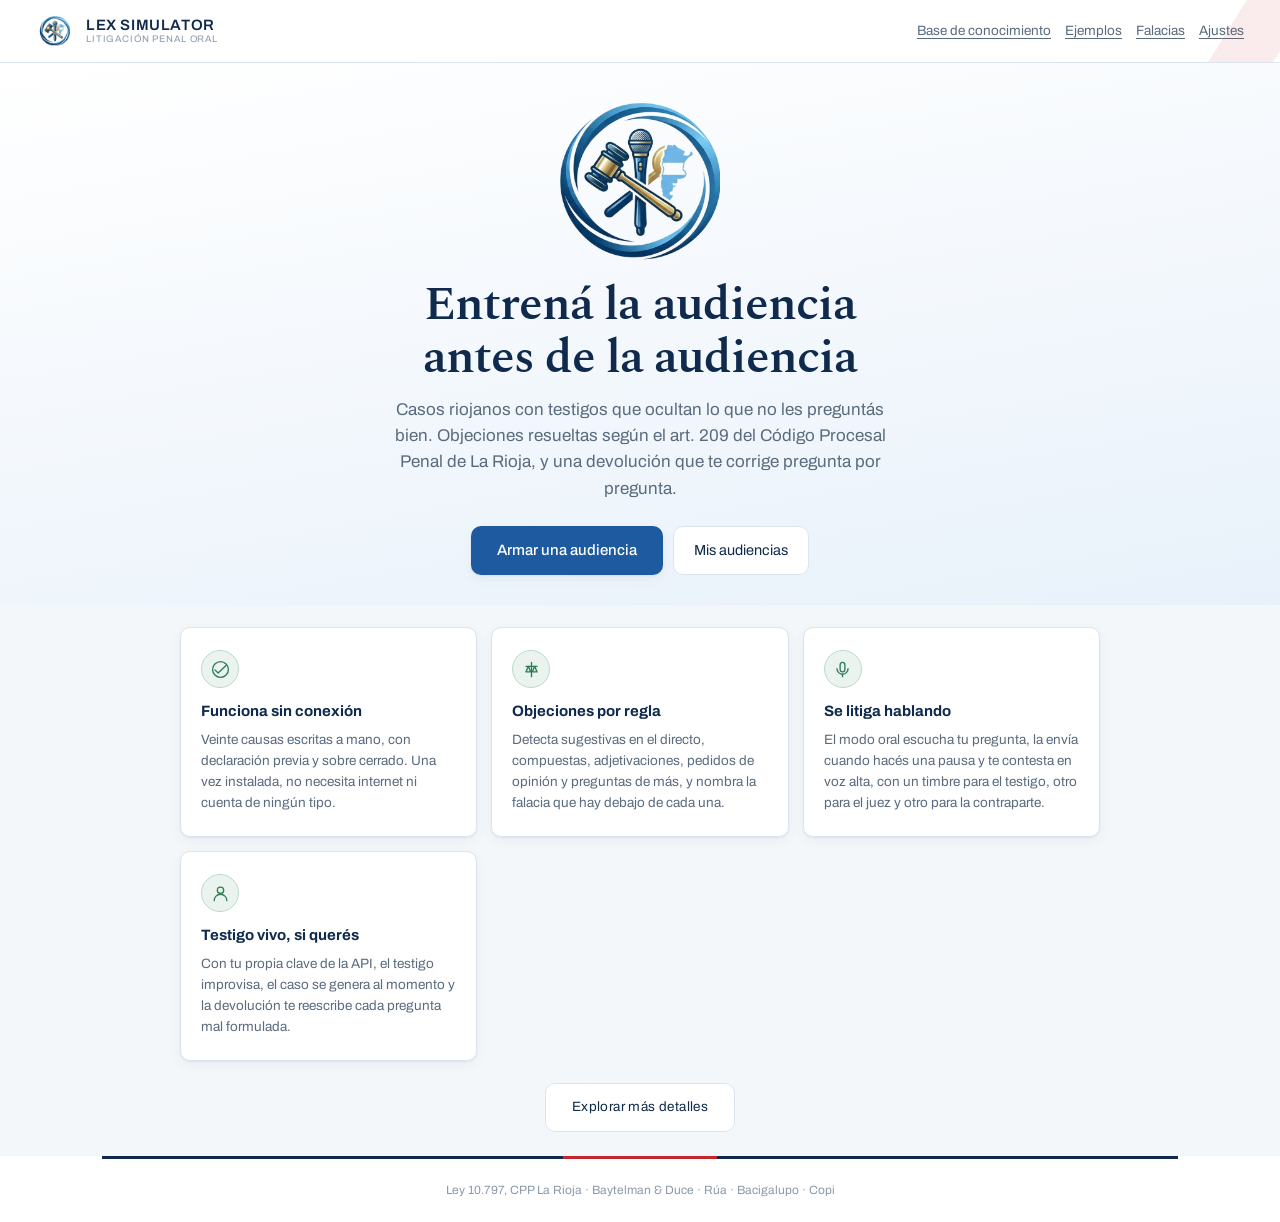
==== commit 36f33ae4: "Add files via upload" ====
--- a/index.html
+++ b/index.html
@@ -88,7 +88,7 @@
 
   <button class="detalles" id="verDetalles">Explorar más detalles</button>
 
-  <footer class="pie">Material: Ley 10.797, CPP La Rioja · Baytelman &amp; Duce · Rúa · Bacigalupo · Copi</footer>
+  <footer class="pie">Ley 10.797, CPP La Rioja · Baytelman &amp; Duce · Rúa · Bacigalupo · Copi</footer>
 </div>
 
 <!-- ═══════════ ARMAR AUDIENCIA ═══════════ -->
@@ -229,6 +229,29 @@
   </div>
 
   <div class="tarjeta">
+    <h3>Voces de la sala</h3>
+    <p class="ayuda">La app usa el motor de voz de tu dispositivo. Elegí cuál suena mejor y probala
+      antes de asignarla. Si todas suenan robóticas, podés instalar voces mejores desde los ajustes
+      del teléfono: Configuración → Administración general → Texto a voz → Motor de Google, y ahí
+      instalar los datos de voz en español. Las voces de red suenan bastante más humanas.</p>
+
+    <div class="campo"><span>Voz masculina · testigo, juez o parte</span>
+      <select id="vozM"></select>
+      <div class="acciones" style="margin-top:9px"><button class="secundario" id="probarM">Escuchar</button></div>
+    </div>
+    <div class="campo"><span>Voz femenina · testigo, juez o parte</span>
+      <select id="vozF"></select>
+      <div class="acciones" style="margin-top:9px"><button class="secundario" id="probarF">Escuchar</button></div>
+    </div>
+    <div class="campo"><span>Velocidad al hablar</span>
+      <input type="range" id="vozRate" min="70" max="125" step="5" style="width:100%">
+      <div class="ayuda" id="vozRateVal"></div>
+    </div>
+    <div class="acciones"><button class="principal" id="guardarVoces">Guardar voces</button></div>
+    <div id="estadoVoces" class="ayuda"></div>
+  </div>
+
+  <div class="tarjeta">
     <h3>Datos guardados</h3>
     <p class="ayuda">El historial de audiencias y la base de conocimiento viven en este navegador.</p>
     <div class="acciones"><button class="secundario" id="borrarTodo">Borrar todos mis datos</button></div>
--- a/css/estilo.css
+++ b/css/estilo.css
@@ -16,8 +16,15 @@
   --gris:#5A6B7E;
   --gris-claro:#8B9AAB;
   --oro:#A8791F;
-  --rojo:#B3372A;
-  --verde:#1F7A5A;
+  /* Bandera de La Rioja (Ley 4.891): franja blanca sobre azul, cruzada en
+     diagonal ascendente por una banda punzó que simboliza el federalismo,
+     con laureles verdes por los dieciocho departamentos. Los tonos exactos
+     nunca se fijaron, así que se eligen para convivir con el azul del emblema. */
+  --punzo:#C1272D;
+  --punzo-suave:#F6E4E4;
+  --laurel:#2E7D57;
+  --rojo:#C1272D;
+  --verde:#2E7D57;
   --sombra:0 1px 2px rgba(15,42,77,.06), 0 4px 12px rgba(15,42,77,.05);
   --sombra-alta:0 8px 32px rgba(15,42,77,.14);
   --radio:10px;
@@ -46,6 +53,14 @@
   display:flex;align-items:center;gap:12px;flex-shrink:0;
   padding:12px clamp(14px,4vw,36px);background:var(--blanco);
   border-bottom:1px solid var(--borde);
+  position:relative;overflow:hidden;
+}
+/* La franja punzó de la bandera provincial, ascendente de izquierda a
+   derecha. Apenas insinuada: es una aplicación para tribunales.      */
+.cabecera::after{
+  content:'';position:absolute;right:-40px;top:-60px;width:150px;height:230px;
+  background:linear-gradient(to bottom, transparent 0 38%, var(--punzo) 38% 62%, transparent 62%);
+  transform:rotate(-58deg);opacity:.09;pointer-events:none;
 }
 .cabecera img{width:38px;height:38px;flex-shrink:0}
 .cabecera .marca{font-weight:600;letter-spacing:.04em;font-size:15px;line-height:1.15;color:var(--marino)}
@@ -94,9 +109,9 @@
 .rasgo p{font-size:13.5px;color:var(--gris);margin:0}
 .emblemita{
   display:grid;place-items:center;width:38px;height:38px;border-radius:50%;
-  background:var(--celeste-pal);border:1px solid var(--celeste);margin-bottom:12px;
-}
-.emblemita svg{width:19px;height:19px;fill:none;stroke:var(--azul);stroke-width:1.7;stroke-linecap:round;stroke-linejoin:round}
+  background:#EAF3EE;border:1px solid #BFD9CB;margin-bottom:12px;
+}
+.emblemita svg{width:19px;height:19px;fill:none;stroke:var(--laurel);stroke-width:1.7;stroke-linecap:round;stroke-linejoin:round}
 .puntos{display:none}
 .detalles{
   display:block;margin:12px auto 0;background:var(--blanco);border:1px solid var(--borde);
@@ -104,7 +119,14 @@
   letter-spacing:.03em;
 }
 .detalles:hover{border-color:var(--celeste)}
-.pie{text-align:center;padding:22px;font-size:12px;color:var(--gris-claro);border-top:1px solid var(--borde);background:var(--blanco);margin-top:24px;flex-shrink:0}
+.pie{
+  text-align:center;padding:22px;font-size:12px;color:var(--gris-claro);
+  background:var(--blanco);margin-top:24px;flex-shrink:0;
+  border-top:3px solid transparent;
+  border-image:linear-gradient(to right,
+    var(--blanco) 0 8%, var(--marino) 8% 44%, var(--punzo) 44% 56%,
+    var(--marino) 56% 92%, var(--blanco) 92%) 1;
+}
 
 /* ── el teléfono: todo en una pantalla, sin scroll ── */
 @media (max-width:780px){
@@ -192,6 +214,7 @@
 .op:hover{border-color:var(--celeste)}
 .op[aria-pressed="true"]{background:var(--azul);border-color:var(--azul);color:var(--blanco)}
 .op small{display:block;font-size:12px;opacity:.75;margin-top:2px}
+input[type=range]{accent-color:var(--azul);height:26px}
 input[type=text],input[type=password],textarea,select{
   width:100%;background:var(--blanco);border:1px solid var(--borde);border-radius:8px;
   padding:11px 13px;font:inherit;color:inherit;
@@ -206,7 +229,9 @@
 #sala.activo{display:flex}
 #barra{
   display:flex;align-items:center;gap:12px;padding:10px clamp(12px,3vw,20px);
-  background:var(--blanco);border-bottom:1px solid var(--borde);flex-wrap:wrap;
+  background:var(--blanco);flex-wrap:wrap;
+  border-bottom:2px solid transparent;
+  border-image:linear-gradient(to right, var(--marino) 0 62%, var(--punzo) 62% 74%, var(--borde) 74%) 1;
 }
 #barra .id{flex:1;min-width:160px}
 #barra .id b{display:block;font-family:Spectral,Georgia,serif;font-size:14.5px;line-height:1.25}
@@ -280,7 +305,7 @@
 .corr{border-left:3px solid var(--borde);padding-left:15px;margin:0 0 18px}
 .corr .tuya{font-family:Spectral,Georgia,serif;font-style:italic;font-size:15.5px;margin:0 0 5px}
 .corr .mal{font-size:13px;color:var(--rojo);margin:0 0 5px}
-.corr .bien{font-family:Spectral,Georgia,serif;font-size:15.5px;margin:0;border-left:3px solid var(--verde);padding-left:12px}
+.corr .bien{font-family:Spectral,Georgia,serif;font-size:15.5px;margin:0;border-left:3px solid var(--laurel);padding-left:12px}
 ul.limpia{list-style:none;padding:0;margin:0}
 ul.limpia li{font-family:Spectral,Georgia,serif;font-size:15.5px;line-height:1.5;padding:9px 0;border-top:1px solid var(--borde)}
 .sobre{background:var(--celeste-pal);border:1px solid var(--celeste);border-radius:var(--radio);padding:18px;font-family:Spectral,Georgia,serif;font-size:15.5px;line-height:1.58}
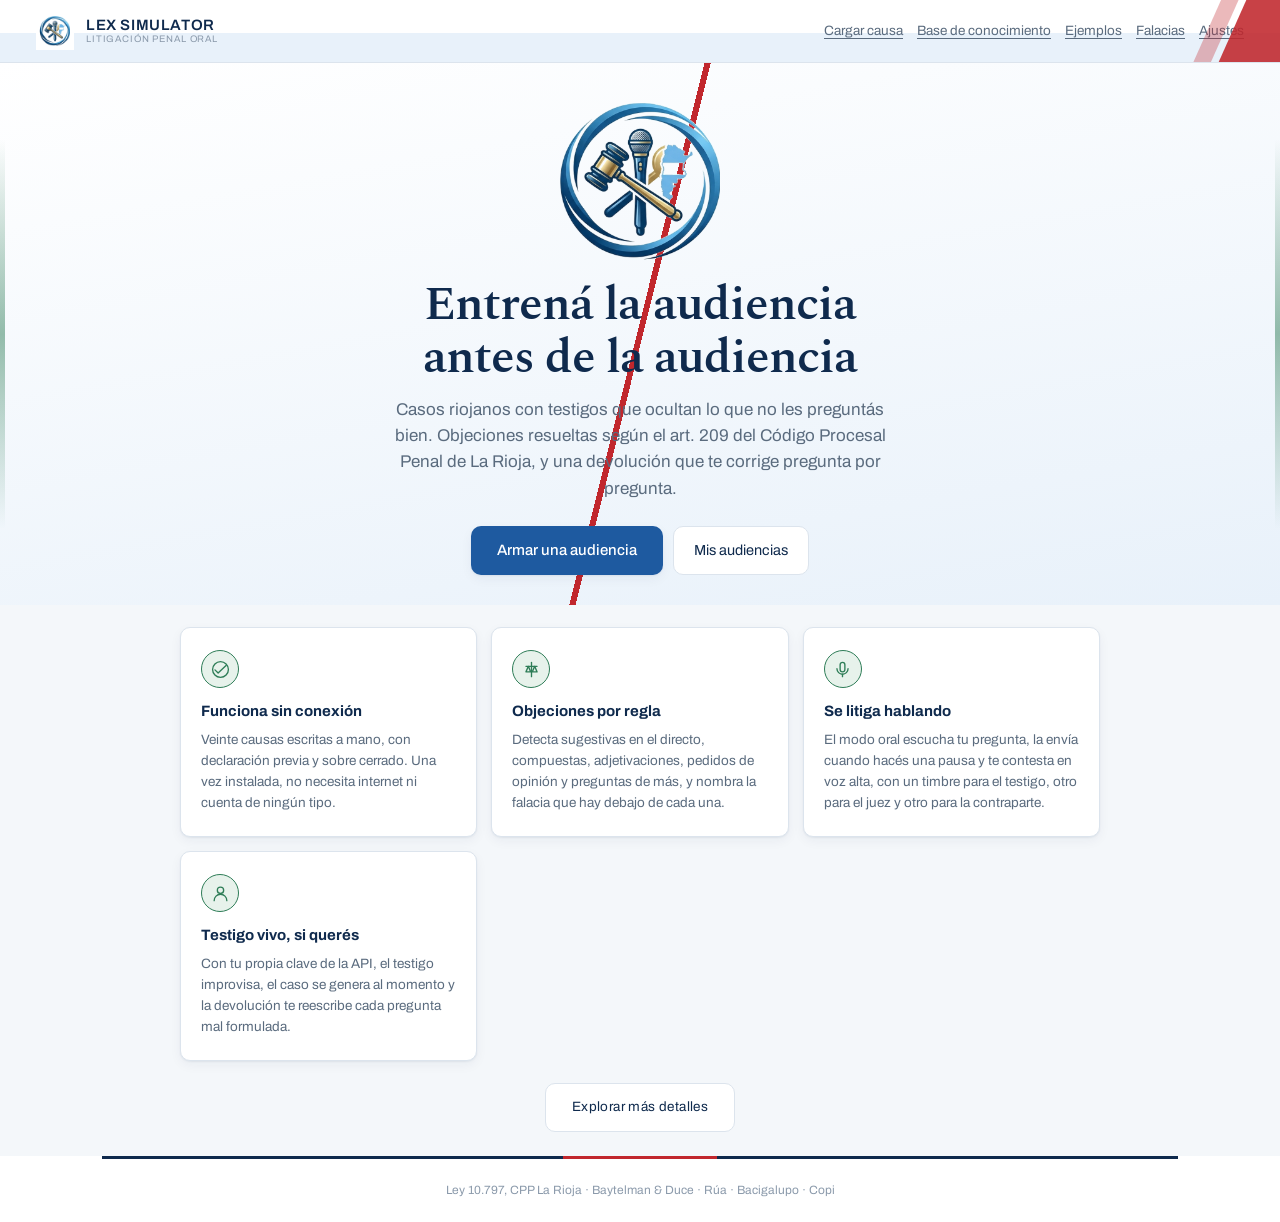
==== commit e1e21599: "Add files via upload" ====
--- a/index.html
+++ b/index.html
@@ -28,6 +28,7 @@
     <div class="marca">LEX SIMULATOR<small>Litigación penal oral</small></div>
     <div class="relleno"></div>
     <nav class="menu">
+      <button class="plano" id="irCausa">Cargar causa</button>
       <button class="plano" id="irBase">Base de conocimiento</button>
       <button class="plano" id="irEjemplos">Ejemplos</button>
       <button class="plano" id="irFalacias">Falacias</button>
@@ -137,6 +138,17 @@
   </footer>
 </section>
 
+<!-- ═══════════ ARTÍCULO CITADO ═══════════ -->
+<div id="hojaArt" class="oculto">
+  <div class="hojaArtCaja">
+    <button class="cerrarX" id="cerrarArt" aria-label="Cerrar">×</button>
+    <h3 id="artNumero"></h3>
+    <p class="rub" id="artRubrica"></p>
+    <p class="cuerpo" id="artTexto"></p>
+    <p class="fuente" id="artFuente"></p>
+  </div>
+</div>
+
 <!-- ═══════════ DEVOLUCIÓN ═══════════ -->
 <section class="panel" id="devolucion"><div class="hoja" id="hojaDev"></div></section>
 
@@ -187,6 +199,80 @@
     <button class="secundario" id="importarKb">Importar</button>
     <input type="file" id="archivoKb" accept="application/json" class="oculto">
   </div>
+</div></section>
+
+<!-- ═══════════ CARGAR CAUSA REAL ═══════════ -->
+<section class="panel" id="causa"><div class="hoja">
+  <button class="plano" data-volver="portada">← Volver</button>
+  <h2>Cargar una causa real</h2>
+  <p>Convierte el texto de una causa <b>previamente anonimizada</b> en un caso jugable, con su
+     testigo y su sobre cerrado.</p>
+
+  <div class="aviso malo">
+    <b>Antes de pegar nada.</b> Solo material del que ya hayas quitado los datos personales. Todo el
+    procesamiento ocurre en este dispositivo y nada se sube a ningún lado, pero el paso 2 revisa el
+    texto y te avisa si quedó algo. Si cargaste tu clave de la API y pedís que el modelo arme el
+    sobre cerrado, ese texto sí viaja a Anthropic, y se te avisa antes.
+  </div>
+
+  <!-- paso 1 -->
+  <div class="tarjeta" id="pasoTexto">
+    <h3>1 · El texto de la causa</h3>
+    <p class="ayuda">Pegá el contenido, o subí un archivo de texto. Si tenés un PDF, abrilo,
+      seleccioná todo y pegalo acá.</p>
+    <textarea id="txtCausa" style="min-height:200px" placeholder="DECLARACIÓN TESTIMONIAL — Que el día… "></textarea>
+    <div class="acciones">
+      <button class="secundario" id="subirCausa">Subir archivo .txt</button>
+      <input type="file" id="archivoCausa" accept=".txt,.md,text/plain" class="oculto">
+      <button class="principal" id="revisarCausa">Revisar datos personales</button>
+    </div>
+  </div>
+
+  <!-- paso 2 -->
+  <div class="tarjeta oculto" id="pasoDatos">
+    <h3>2 · Datos personales encontrados</h3>
+    <p class="ayuda" id="resumenDatos"></p>
+    <div id="listaDatos"></div>
+    <div class="acciones">
+      <button class="secundario" id="marcarTodo">Marcar todos</button>
+      <button class="principal" id="sanearCausa">Reemplazar y continuar</button>
+    </div>
+  </div>
+
+  <!-- paso 3 -->
+  <div class="tarjeta oculto" id="pasoEstructura">
+    <h3>3 · El legajo, como quedó</h3>
+    <p class="ayuda">Esto lo armó el extractor leyendo el texto. Corregí lo que haya sacado mal:
+      todo es editable.</p>
+    <div class="campo"><span>Carátula</span><input type="text" id="cCaratula"></div>
+    <div class="campo"><span>Calificación legal</span><input type="text" id="cDelito"></div>
+    <div class="campo"><span>Hecho imputado</span><textarea id="cSintesis" style="min-height:80px"></textarea></div>
+    <div class="campo"><span>Estado del legajo</span><textarea id="cHechos" style="min-height:110px"></textarea></div>
+    <div class="campo"><span>Testigo</span><input type="text" id="cTestigo" placeholder="Nombre"></div>
+    <div class="campo"><span>Calidad y perfil del testigo</span><input type="text" id="cPerfil" placeholder="víctima, preventor, perito… edad, oficio, temperamento"></div>
+    <div class="campo"><span>Voz</span><div class="opciones" id="cGenero"></div></div>
+    <div class="campo"><span>Declaración previa</span><textarea id="cPrevia" style="min-height:150px"></textarea></div>
+    <div class="acciones"><button class="principal" id="irSobre">Continuar al sobre cerrado</button></div>
+  </div>
+
+  <!-- paso 4 -->
+  <div class="tarjeta oculto" id="pasoSobre">
+    <h3>4 · El sobre cerrado</h3>
+    <p class="ayuda">Acá está el corazón del ejercicio: lo que el testigo sabe y no va a decir salvo
+      que le preguntes justo en el punto. Escribí uno por renglón. Si preparás tu propia audiencia,
+      poné lo que sospechás que el testigo oculta; si entrena otra persona, no se lo muestres.</p>
+    <div class="campo"><span>Qué pasó realmente</span><textarea id="cVerdad" style="min-height:80px" placeholder="La versión completa, incluido lo que nadie sabe todavía."></textarea></div>
+    <div class="campo"><span>Puntos que el testigo se guarda (uno por renglón)</span>
+      <textarea id="cPuntos" style="min-height:110px" placeholder="En la declaración previa dijo que no le vio bien la cara.&#10;La observación duró apenas segundos.&#10;En la rueda dudó entre dos personas."></textarea></div>
+    <div class="campo"><span>Conducta del testigo en la audiencia</span><textarea id="cConducta" style="min-height:70px" placeholder="Se planta y repite que está seguro. Si lo llevan paso a paso, concede a regañadientes."></textarea></div>
+    <div class="acciones">
+      <button class="secundario" id="generarSobre">Que lo proponga el modelo</button>
+      <button class="principal" id="guardarCausa">Guardar el caso</button>
+    </div>
+    <div class="ayuda" id="estadoSobre"></div>
+  </div>
+
+  <div id="misCausas"></div>
 </div></section>
 
 <!-- ═══════════ EJEMPLOS ═══════════ -->
@@ -302,7 +388,10 @@
 
 <script src="./js/conocimiento.js"></script>
 <script src="./js/casos.js"></script>
+<script src="./js/biblioteca.js"></script>
 <script src="./js/motor.js"></script>
+<script src="./js/agentes.js"></script>
+<script src="./js/ingesta.js"></script>
 <script src="./js/app.js"></script>
 </body>
 </html>
--- a/css/estilo.css
+++ b/css/estilo.css
@@ -55,12 +55,18 @@
   border-bottom:1px solid var(--borde);
   position:relative;overflow:hidden;
 }
-/* La franja punzó de la bandera provincial, ascendente de izquierda a
-   derecha. Apenas insinuada: es una aplicación para tribunales.      */
+/* La bandera provincial: blanco arriba, azul abajo, y la banda punzó
+   cruzando en diagonal ascendente. Se cita de verdad, no se insinúa.  */
+.cabecera{
+  background:linear-gradient(to bottom, var(--blanco) 0 54%, var(--celeste-pal) 54%);
+}
 .cabecera::after{
-  content:'';position:absolute;right:-40px;top:-60px;width:150px;height:230px;
-  background:linear-gradient(to bottom, transparent 0 38%, var(--punzo) 38% 62%, transparent 62%);
-  transform:rotate(-58deg);opacity:.09;pointer-events:none;
+  content:'';position:absolute;right:-30px;top:-70px;bottom:-70px;width:74px;
+  background:var(--punzo);opacity:.88;transform:rotate(24deg);pointer-events:none;
+}
+.cabecera::before{
+  content:'';position:absolute;right:56px;top:-70px;bottom:-70px;width:16px;
+  background:var(--punzo);opacity:.32;transform:rotate(24deg);pointer-events:none;
 }
 .cabecera img{width:38px;height:38px;flex-shrink:0}
 .cabecera .marca{font-weight:600;letter-spacing:.04em;font-size:15px;line-height:1.15;color:var(--marino)}
@@ -71,7 +77,21 @@
 .heroe{
   display:flex;flex-direction:column;align-items:center;justify-content:center;
   text-align:center;padding:38px clamp(20px,5vw,40px) 30px;min-height:0;
-  background:linear-gradient(170deg,var(--blanco) 0%,var(--celeste-pal) 100%);
+  position:relative;overflow:hidden;
+  background:
+    linear-gradient(104deg, transparent 0 calc(50% - 3px), var(--punzo) calc(50% - 3px) calc(50% + 3px), transparent calc(50% + 3px)),
+    linear-gradient(170deg, var(--blanco) 0%, var(--celeste-pal) 100%);
+}
+/* laurel: las dos ramas verdes, como marco lateral tenue */
+.heroe::before{
+  content:'';position:absolute;left:0;top:14%;bottom:14%;width:5px;
+  background:linear-gradient(to bottom, transparent, var(--laurel), transparent);
+  opacity:.5;
+}
+.heroe::after{
+  content:'';position:absolute;right:0;top:14%;bottom:14%;width:5px;
+  background:linear-gradient(to bottom, transparent, var(--laurel), transparent);
+  opacity:.5;
 }
 .heroe img{width:clamp(110px,20vw,160px);height:auto;margin-bottom:18px}
 .heroe h1{
@@ -107,9 +127,10 @@
 }
 .rasgo h3{font-size:15px;margin:0 0 7px;color:var(--marino)}
 .rasgo p{font-size:13.5px;color:var(--gris);margin:0}
+/* Los laureles de los dieciocho departamentos */
 .emblemita{
   display:grid;place-items:center;width:38px;height:38px;border-radius:50%;
-  background:#EAF3EE;border:1px solid #BFD9CB;margin-bottom:12px;
+  background:#E7F2EB;border:1.5px solid var(--laurel);margin-bottom:12px;
 }
 .emblemita svg{width:19px;height:19px;fill:none;stroke:var(--laurel);stroke-width:1.7;stroke-linecap:round;stroke-linejoin:round}
 .puntos{display:none}
@@ -229,9 +250,17 @@
 #sala.activo{display:flex}
 #barra{
   display:flex;align-items:center;gap:12px;padding:10px clamp(12px,3vw,20px);
-  background:var(--blanco);flex-wrap:wrap;
-  border-bottom:2px solid transparent;
-  border-image:linear-gradient(to right, var(--marino) 0 62%, var(--punzo) 62% 74%, var(--borde) 74%) 1;
+  background:var(--blanco);flex-wrap:wrap;position:relative;
+  border-bottom:1px solid var(--borde);
+}
+/* Franja tricolor que además marca cuánto va de la audiencia:
+   el punzó avanza con el reloj.                                  */
+#barra::after{
+  content:'';position:absolute;left:0;right:0;bottom:-1px;height:4px;
+  background:
+    linear-gradient(to right, var(--punzo) 0 var(--avance,0%), transparent var(--avance,0%)),
+    linear-gradient(to right, var(--blanco) 0 8%, var(--marino) 8% 100%);
+  background-repeat:no-repeat;
 }
 #barra .id{flex:1;min-width:160px}
 #barra .id b{display:block;font-family:Spectral,Georgia,serif;font-size:14.5px;line-height:1.25}
@@ -312,6 +341,11 @@
 .acciones{display:flex;gap:9px;flex-wrap:wrap;margin-top:34px}
 
 /* ───────────── tablas y listas ───────────── */
+.dato{display:flex;align-items:flex-start;gap:10px;padding:9px 0;border-top:1px solid var(--borde);font-size:13.5px}
+.dato input{width:auto;margin-top:3px;accent-color:var(--punzo)}
+.dato .val{font-family:Spectral,Georgia,serif;font-size:15px;word-break:break-word}
+.dato .meta{display:block;font-size:11.5px;color:var(--gris-claro)}
+.dato.alto .val{color:var(--punzo)}
 .fila{display:flex;justify-content:space-between;gap:14px;padding:12px 0;border-top:1px solid var(--borde);font-size:14px}
 .fila span{display:block;color:var(--gris-claro);font-size:12.5px}
 .fila .num{font-size:19px;color:var(--azul);font-variant-numeric:tabular-nums}
@@ -345,3 +379,42 @@
   .heroe{padding:34px 20px 40px}
 }
 @media (min-width:781px){#verLegajo{display:none}}
+
+
+/* ─────────────── cita legal tocable ─────────────── */
+.cita{
+  background:var(--celeste-pal);border:none;border-bottom:1.5px solid var(--azul);
+  border-radius:3px;padding:0 3px;font:inherit;color:var(--azul);cursor:pointer;
+}
+.cita:hover{background:var(--azul);color:var(--blanco)}
+#hojaArt{
+  position:fixed;inset:0;z-index:60;background:rgba(15,42,77,.42);
+  display:flex;align-items:flex-end;justify-content:center;padding:0;
+}
+#hojaArt.oculto{display:none}
+.hojaArtCaja{
+  background:var(--blanco);width:100%;max-width:680px;max-height:78vh;overflow-y:auto;
+  border-radius:14px 14px 0 0;padding:24px 22px 30px;position:relative;
+  border-top:4px solid var(--punzo);box-shadow:var(--sombra-alta);
+}
+.hojaArtCaja h3{margin:0 0 3px;font-family:Spectral,Georgia,serif;font-size:22px;color:var(--marino)}
+.hojaArtCaja .rub{margin:0 0 14px;font-size:12px;letter-spacing:.07em;color:var(--punzo);text-transform:uppercase}
+.hojaArtCaja .cuerpo{font-family:Spectral,Georgia,serif;font-size:16px;line-height:1.62;margin:0 0 16px;white-space:pre-wrap}
+.hojaArtCaja .fuente{font-size:12px;color:var(--gris-claro);margin:0;border-top:1px solid var(--borde);padding-top:11px}
+.cerrarX{
+  position:absolute;top:12px;right:14px;width:32px;height:32px;border:none;border-radius:50%;
+  background:var(--fondo);font-size:22px;line-height:1;color:var(--gris)
+}
+@media (min-width:700px){ #hojaArt{align-items:center} .hojaArtCaja{border-radius:14px} }
+
+
+/* ─────────────── indicador con la diagonal de la bandera ─────────────── */
+.puntitos i{background:var(--punzo)}
+.puntitos i:nth-child(2){background:var(--marino)}
+.puntitos i:nth-child(3){background:var(--laurel)}
+
+/* Los ejes cubiertos y los aciertos, en laurel; los vicios, en punzó */
+.eje .pt{color:var(--laurel)}
+.global b{color:var(--marino)}
+.medidor i{background:linear-gradient(to right,var(--laurel),var(--azul))}
+.medidor.alto i{background:var(--punzo)}
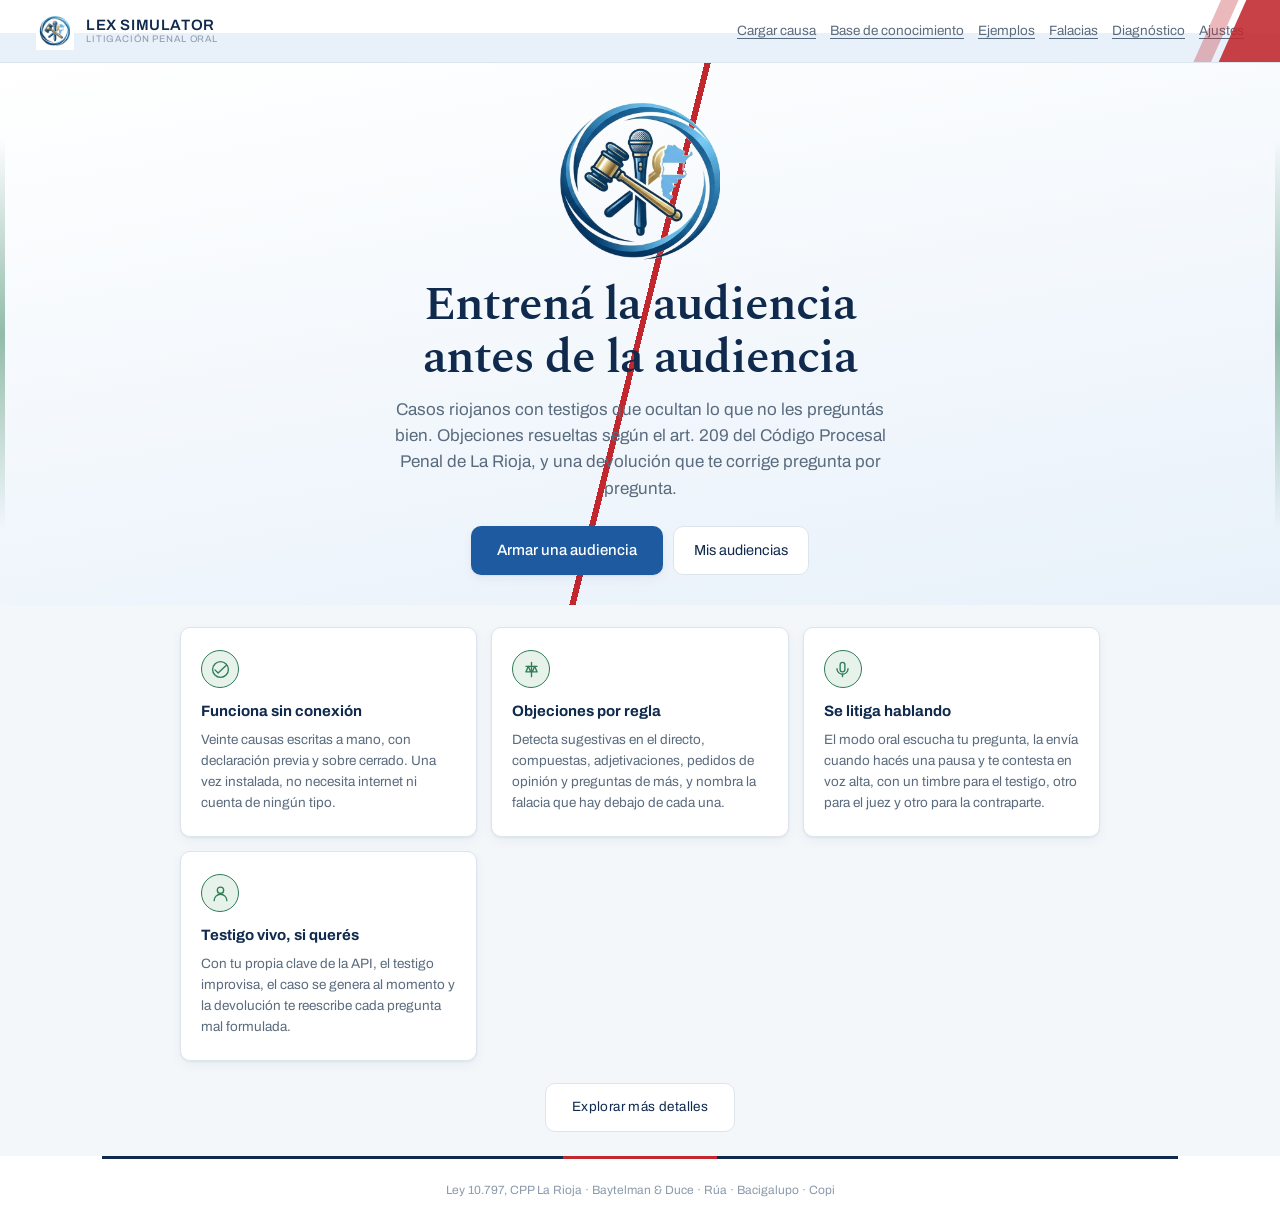
==== commit 020386c8: "Add files via upload" ====
--- a/index.html
+++ b/index.html
@@ -27,11 +27,15 @@
     <img src="./icon-192.png" alt="">
     <div class="marca">LEX SIMULATOR<small>Litigación penal oral</small></div>
     <div class="relleno"></div>
-    <nav class="menu">
+    <button class="hamburguesa" id="abrirMenu" aria-label="Menú" aria-expanded="false">
+      <svg viewBox="0 0 24 24"><path d="M4 7h16M4 12h16M4 17h16"/></svg>
+    </button>
+    <nav class="menu" id="menu">
       <button class="plano" id="irCausa">Cargar causa</button>
       <button class="plano" id="irBase">Base de conocimiento</button>
       <button class="plano" id="irEjemplos">Ejemplos</button>
       <button class="plano" id="irFalacias">Falacias</button>
+      <button class="plano" id="irDiagnostico">Diagnóstico</button>
       <button class="plano" id="irAjustes">Ajustes</button>
     </nav>
   </header>
@@ -218,12 +222,14 @@
   <!-- paso 1 -->
   <div class="tarjeta" id="pasoTexto">
     <h3>1 · El texto de la causa</h3>
-    <p class="ayuda">Pegá el contenido, o subí un archivo de texto. Si tenés un PDF, abrilo,
-      seleccioná todo y pegalo acá.</p>
+    <p class="ayuda">Pegá el contenido, o subí un archivo <b>.txt</b> o <b>.pdf</b>. El PDF se lee
+      acá mismo, en tu dispositivo: no se sube a ningún lado. Si es un escaneo sin capa de texto
+      (una foto del expediente), no se va a poder leer y vas a tener que pegar el texto.</p>
+    <div class="ayuda" id="estadoArchivo"></div>
     <textarea id="txtCausa" style="min-height:200px" placeholder="DECLARACIÓN TESTIMONIAL — Que el día… "></textarea>
     <div class="acciones">
-      <button class="secundario" id="subirCausa">Subir archivo .txt</button>
-      <input type="file" id="archivoCausa" accept=".txt,.md,text/plain" class="oculto">
+      <button class="secundario" id="subirCausa">Subir archivo</button>
+      <input type="file" id="archivoCausa" accept=".txt,.md,.pdf,text/plain,application/pdf" class="oculto">
       <button class="principal" id="revisarCausa">Revisar datos personales</button>
     </div>
   </div>
@@ -235,7 +241,8 @@
     <div id="listaDatos"></div>
     <div class="acciones">
       <button class="secundario" id="marcarTodo">Marcar todos</button>
-      <button class="principal" id="sanearCausa">Reemplazar y continuar</button>
+      <button class="principal" id="anonimizarTodo">Anonimizar todo y continuar</button>
+      <button class="secundario" id="sanearCausa">Reemplazar solo lo marcado</button>
     </div>
   </div>
 
@@ -275,6 +282,23 @@
   <div id="misCausas"></div>
 </div></section>
 
+<!-- ═══════════ DIAGNÓSTICO Y APRENDIZAJE ═══════════ -->
+<section class="panel" id="diagnostico"><div class="hoja">
+  <button class="plano" data-volver="portada">← Volver</button>
+  <h2>Diagnóstico</h2>
+  <p>Dos cosas distintas: cómo está la aplicación y cómo vas vos.</p>
+
+  <h3>Cómo vas</h3>
+  <div id="miPerfil"></div>
+
+  <h3>Cómo está la aplicación</h3>
+  <p class="ayuda">Se revisa a sí misma: que todos los módulos hayan cargado, que la ley esté
+    completa, que los casos no tengan huecos y que el motor responda. Existe porque ya pasó que
+    medio sistema quedara muerto sin que se notara.</p>
+  <div class="acciones" style="margin-bottom:14px"><button class="secundario" id="correrDiag">Volver a revisar</button></div>
+  <div id="resultadoDiag"></div>
+</div></section>
+
 <!-- ═══════════ EJEMPLOS ═══════════ -->
 <section class="panel" id="ejemplos"><div class="hoja">
   <button class="plano" data-volver="portada">← Volver</button>
@@ -392,6 +416,7 @@
 <script src="./js/motor.js"></script>
 <script src="./js/agentes.js"></script>
 <script src="./js/ingesta.js"></script>
+<script src="./js/aprendizaje.js"></script>
 <script src="./js/app.js"></script>
 </body>
 </html>
--- a/css/estilo.css
+++ b/css/estilo.css
@@ -73,6 +73,9 @@
 .cabecera .marca small{display:block;font-weight:400;font-size:9.5px;letter-spacing:.09em;color:var(--gris-claro);text-transform:uppercase}
 .cabecera .relleno{flex:1}
 .menu{display:flex;gap:14px;align-items:center;flex-shrink:0}
+.hamburguesa{display:none;background:none;border:1px solid var(--borde);border-radius:8px;
+  width:38px;height:38px;place-items:center;flex-shrink:0}
+.hamburguesa svg{width:20px;height:20px;fill:none;stroke:var(--marino);stroke-width:1.9;stroke-linecap:round}
 
 .heroe{
   display:flex;flex-direction:column;align-items:center;justify-content:center;
@@ -160,8 +163,22 @@
   .cabecera img{width:30px;height:30px}
   .cabecera .marca{font-size:12.5px}
   .cabecera .marca small{font-size:8px;letter-spacing:.07em}
-  .menu{gap:9px}
-  .menu .plano{font-size:10.5px;text-underline-offset:2px}
+  /* En el teléfono el menú no entra en la barra: pasa a desplegable.
+     Antes quedaba cortado y Ajustes era inalcanzable.              */
+  .hamburguesa{display:grid}
+  .menu{
+    position:absolute;top:100%;right:8px;left:8px;z-index:40;
+    flex-direction:column;align-items:stretch;gap:0;
+    background:var(--blanco);border:1px solid var(--borde);border-radius:12px;
+    box-shadow:var(--sombra-alta);padding:6px;display:none;
+  }
+  .menu.abierto{display:flex}
+  .menu .plano{
+    font-size:15px;text-decoration:none;text-align:left;
+    padding:13px 14px;border-radius:8px;color:var(--marino);
+  }
+  .menu .plano:active{background:var(--celeste-pal)}
+  .menu .plano + .plano{border-top:1px solid var(--borde)}
 
   .heroe{flex:0 1 auto;min-height:0;padding:16px 18px 14px}
   .heroe img{width:clamp(78px,23vw,118px);margin-bottom:10px}
@@ -418,3 +435,20 @@
 .global b{color:var(--marino)}
 .medidor i{background:linear-gradient(to right,var(--laurel),var(--azul))}
 .medidor.alto i{background:var(--punzo)}
+
+
+/* ─────────────── diagnóstico ─────────────── */
+.chk{display:flex;align-items:flex-start;gap:9px;padding:8px 0;border-top:1px solid var(--borde);font-size:13.5px}
+.chk .marca{flex-shrink:0;width:17px;height:17px;border-radius:50%;display:grid;place-items:center;
+  font-size:11px;color:var(--blanco);margin-top:2px}
+.chk.si .marca{background:var(--laurel)}
+.chk.no .marca{background:var(--punzo)}
+.chk .det{display:block;color:var(--punzo);font-size:12.5px}
+.chk .area{color:var(--gris-claro);font-size:11.5px;letter-spacing:.05em;text-transform:uppercase}
+.resumenDiag{border-radius:var(--radio);padding:14px 16px;margin-bottom:14px;font-size:14px}
+.resumenDiag.bien{background:#EAF4EE;border:1px solid var(--laurel);color:var(--laurel)}
+.resumenDiag.mal{background:var(--punzo-suave);border:1px solid var(--punzo);color:var(--punzo)}
+.reco{background:var(--celeste-pal);border:1px solid var(--celeste);border-radius:var(--radio);
+  padding:16px 18px;margin:12px 0}
+.reco b{display:block;font-family:Spectral,Georgia,serif;font-size:17px;margin-bottom:5px;color:var(--marino)}
+.reco p{margin:0;font-size:13.5px;color:var(--gris)}
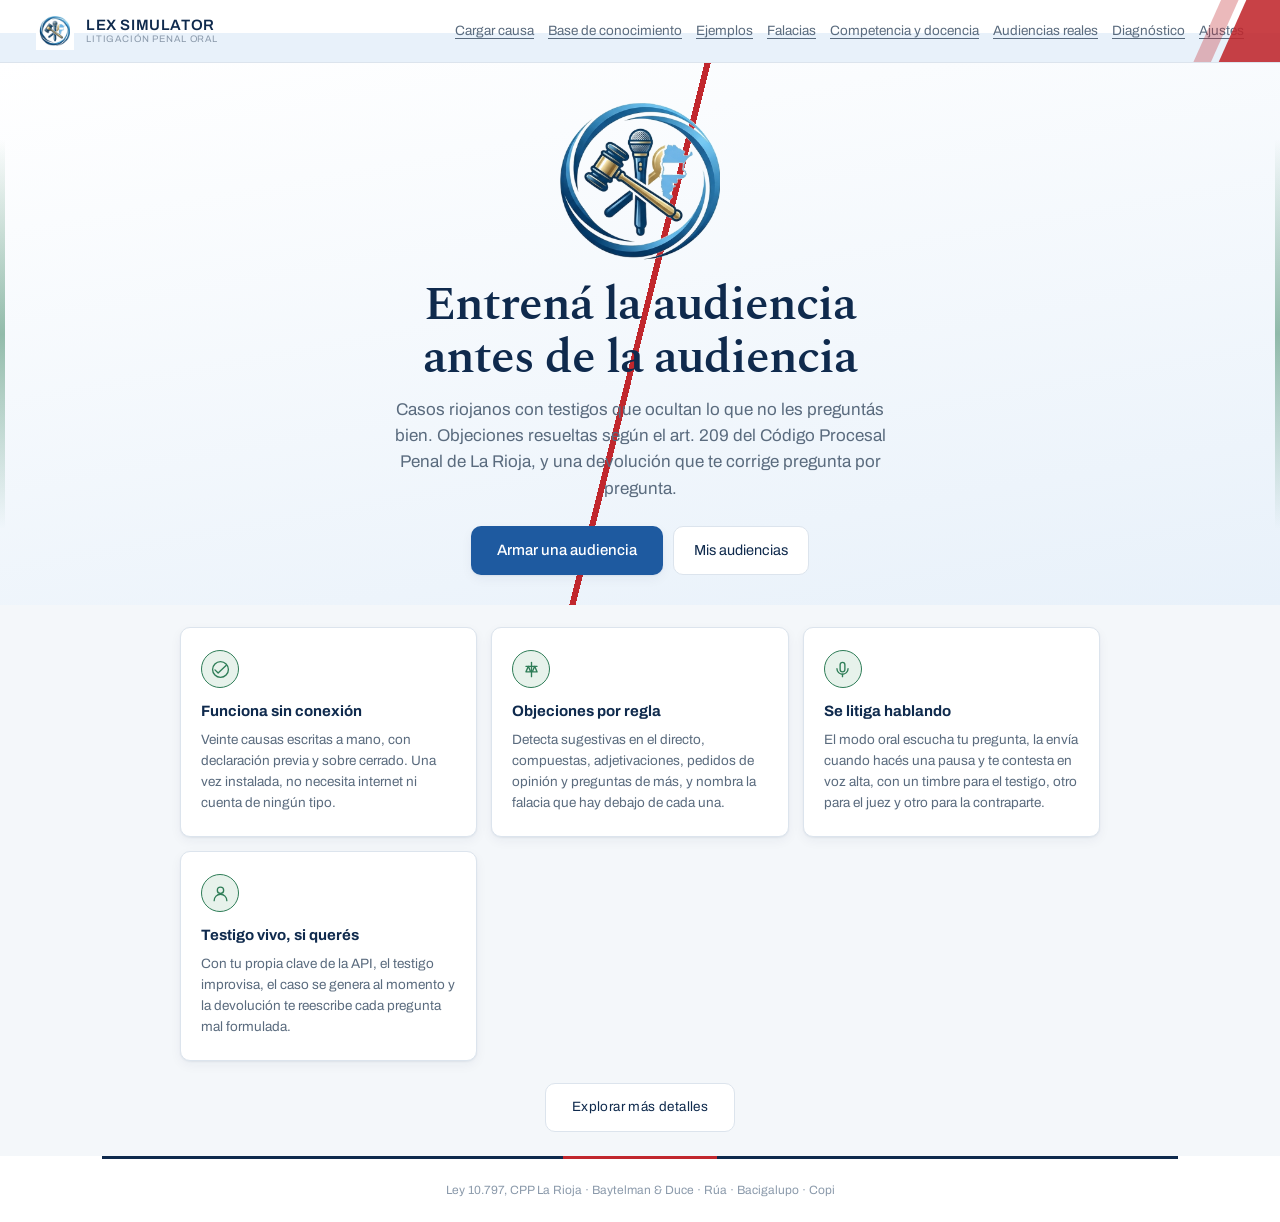
==== commit 182b5f48: "Add files via upload" ====
--- a/index.html
+++ b/index.html
@@ -35,6 +35,8 @@
       <button class="plano" id="irBase">Base de conocimiento</button>
       <button class="plano" id="irEjemplos">Ejemplos</button>
       <button class="plano" id="irFalacias">Falacias</button>
+      <button class="plano" id="irCompetencia">Competencia y docencia</button>
+      <button class="plano" id="irAudiencias">Audiencias reales</button>
       <button class="plano" id="irDiagnostico">Diagnóstico</button>
       <button class="plano" id="irAjustes">Ajustes</button>
     </nav>
@@ -297,6 +299,34 @@
     medio sistema quedara muerto sin que se notara.</p>
   <div class="acciones" style="margin-bottom:14px"><button class="secundario" id="correrDiag">Volver a revisar</button></div>
   <div id="resultadoDiag"></div>
+
+  <h3>Vigencia de la ley</h3>
+  <p class="ayuda">De dónde sale el texto de la ley que usa la app, cuánto está verificado contra el
+    oficial, y qué reformas se registraron.</p>
+  <div id="zonaVigencia"></div>
+</div></section>
+
+<!-- ═══════════ COMPETENCIA Y DOCENCIA ═══════════ -->
+<section class="panel" id="competencia"><div class="hoja">
+  <button class="plano" data-volver="portada">← Volver</button>
+  <h2>Competencia y docencia</h2>
+  <p>Para entrenar para un concurso de litigación o para dar clase.</p>
+  <nav class="pestanasComp" id="compTabs">
+    <button data-tab="jurado">Jurado</button>
+    <button data-tab="equipo">Equipo</button>
+    <button data-tab="casos">Casos oficiales</button>
+    <button data-tab="docente">Docente</button>
+  </nav>
+  <div id="compContenido"></div>
+</div></section>
+
+<!-- ═══════════ AUDIENCIAS REALES ═══════════ -->
+<section class="panel" id="audiencias"><div class="hoja">
+  <button class="plano" data-volver="portada">← Volver</button>
+  <h2>Audiencias reales</h2>
+  <p>Desgrabaciones de audiencias reales, para leer cómo se litigó de verdad al lado de tu propio
+     intento. Tienen que estar anonimizadas.</p>
+  <div id="audContenido"></div>
 </div></section>
 
 <!-- ═══════════ EJEMPLOS ═══════════ -->
@@ -362,6 +392,15 @@
   </div>
 
   <div class="tarjeta">
+    <h3>Práctica</h3>
+    <p class="ayuda">Minutos por audiencia. En competencia se litiga contra reloj, y en una sala
+      real el juez corta.</p>
+    <div id="ajTiempos"></div>
+    <div id="ajOpciones" style="margin-top:14px"></div>
+    <div class="acciones"><button class="principal" id="guardarPractica">Guardar</button></div>
+  </div>
+
+  <div class="tarjeta">
     <h3>Datos guardados</h3>
     <p class="ayuda">El historial de audiencias y la base de conocimiento viven en este navegador.</p>
     <div class="acciones"><button class="secundario" id="borrarTodo">Borrar todos mis datos</button></div>
@@ -418,5 +457,11 @@
 <script src="./js/ingesta.js"></script>
 <script src="./js/aprendizaje.js"></script>
 <script src="./js/app.js"></script>
+<script src="./js/grabacion.js"></script>
+<script src="./js/objeciones.js"></script>
+<script src="./js/preparacion.js"></script>
+<script src="./js/competencia.js"></script>
+<script src="./js/vigencia.js"></script>
+<script src="./js/audiencias.js"></script>
 </body>
 </html>
--- a/css/estilo.css
+++ b/css/estilo.css
@@ -452,3 +452,30 @@
   padding:16px 18px;margin:12px 0}
 .reco b{display:block;font-family:Spectral,Georgia,serif;font-size:17px;margin-bottom:5px;color:var(--marino)}
 .reco p{margin:0;font-size:13.5px;color:var(--gris)}
+
+
+/* ─────────────── competencia, grabación, audiencias reales ─────────────── */
+.pestanasComp{display:flex;gap:4px;border-bottom:1px solid var(--borde);margin:18px 0;overflow-x:auto}
+.pestanasComp button{background:none;border:none;border-bottom:3px solid transparent;padding:10px 14px;
+  font-size:14px;color:var(--gris);white-space:nowrap}
+.pestanasComp button[aria-selected="true"]{color:var(--marino);border-bottom-color:var(--punzo);font-weight:500}
+.rubro{display:flex;align-items:center;justify-content:space-between;gap:14px;padding:10px 0;border-top:1px solid var(--borde)}
+.rubro div{flex:1}
+.rubro b{display:block;font-size:14px;color:var(--marino);font-weight:500}
+.rubro span{font-size:12.5px;color:var(--gris-claro)}
+.rubro input{width:78px;text-align:center;font-size:16px}
+.fila .num span{display:block;font-size:11px;color:var(--gris-claro)}
+.marcasAudio{margin-top:12px;max-height:320px;overflow-y:auto;border:1px solid var(--borde);border-radius:var(--radio)}
+.marcaAudio{display:block;width:100%;text-align:left;background:var(--blanco);border:none;border-top:1px solid var(--borde);
+  padding:10px 12px;font-size:13.5px;color:var(--marino);line-height:1.4}
+.marcaAudio:first-child{border-top:none}
+.marcaAudio:hover{background:var(--celeste-pal)}
+.marcaAudio span{display:inline-block;min-width:46px;color:var(--punzo);font-variant-numeric:tabular-nums;font-weight:500}
+#grabar[aria-pressed="true"]{background:var(--punzo);border-color:var(--punzo);color:var(--blanco);animation:latir 1.4s ease-in-out infinite}
+#grabar svg{fill:currentColor}
+.comparar{display:grid;grid-template-columns:1fr 1fr;gap:14px;margin-top:10px}
+.comparar h4{margin:0 0 8px;font-size:13px;color:var(--gris);font-weight:500}
+.lectura{background:var(--blanco);border:1px solid var(--borde);border-radius:var(--radio);padding:14px;
+  max-height:480px;overflow-y:auto;font-family:Spectral,Georgia,serif;font-size:14.5px;line-height:1.6}
+.lectura p{margin:0 0 8px}
+@media (max-width:780px){ .comparar{grid-template-columns:1fr} }
